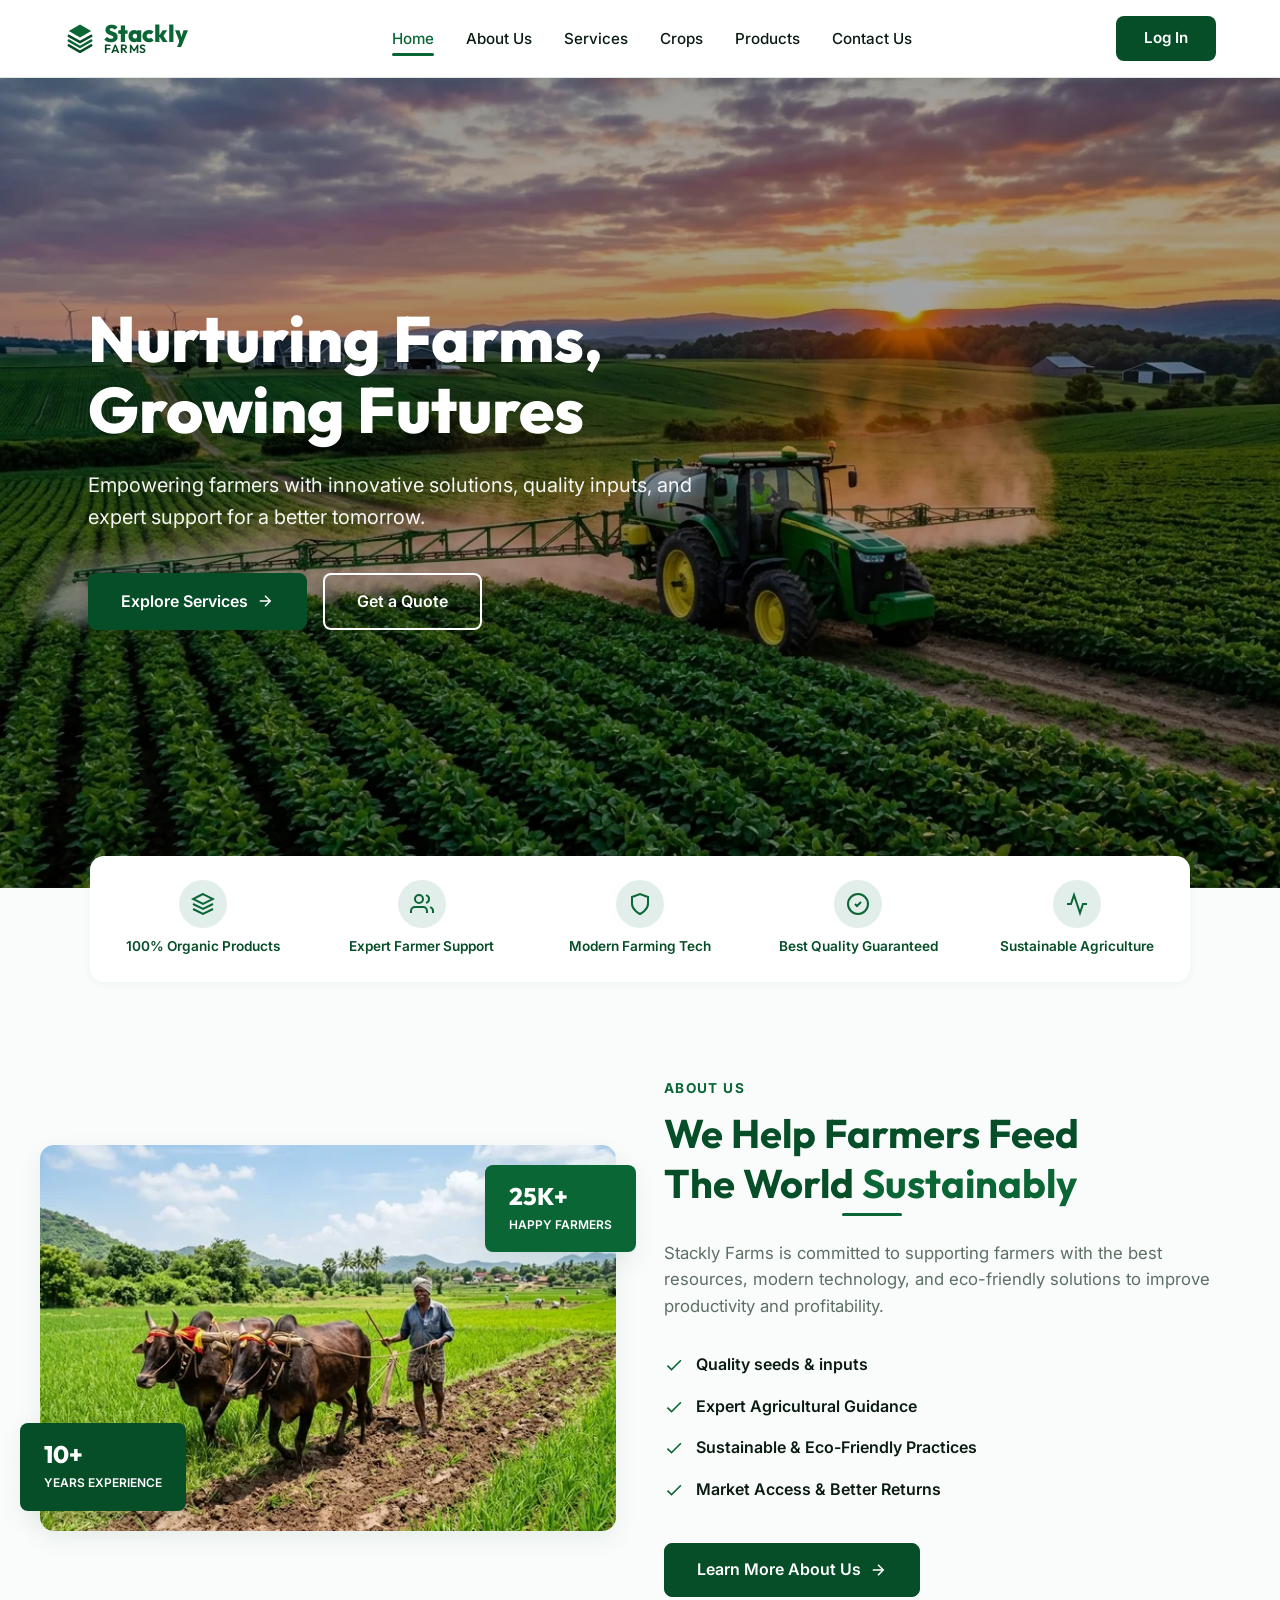
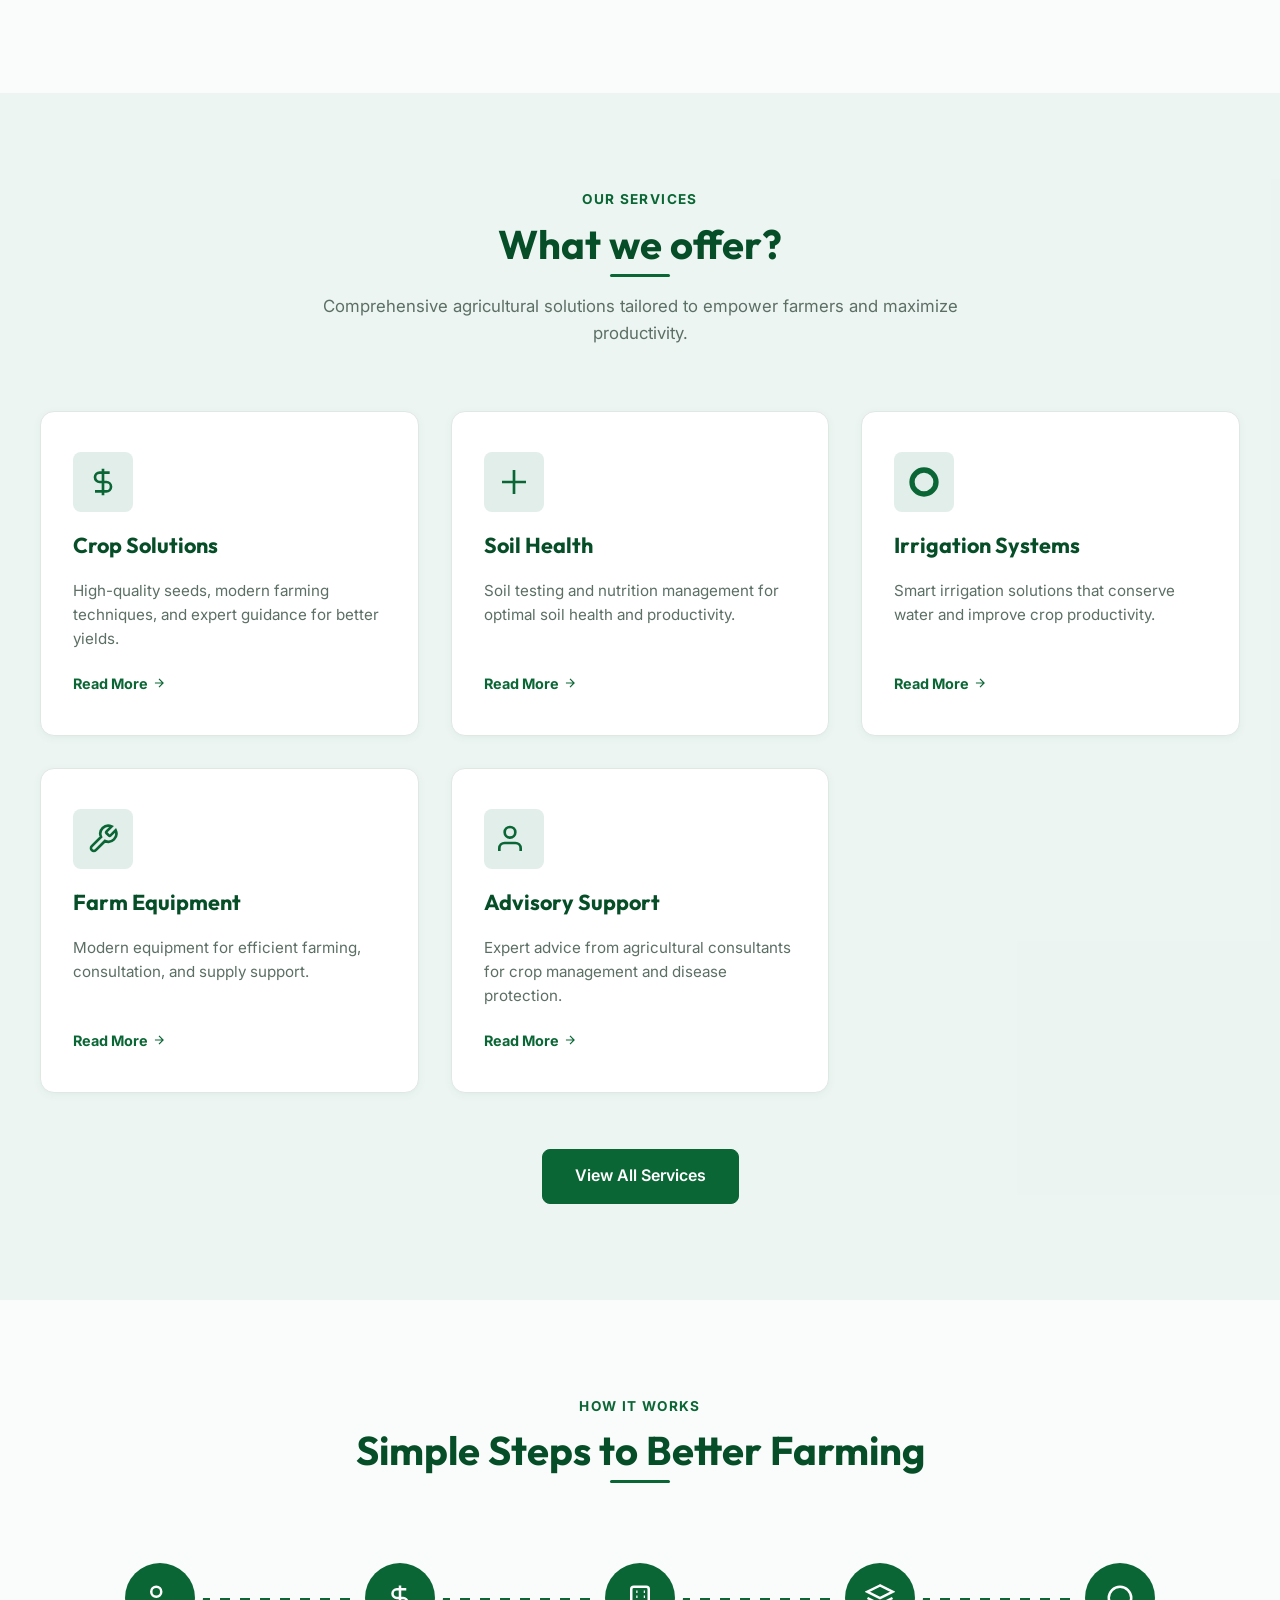
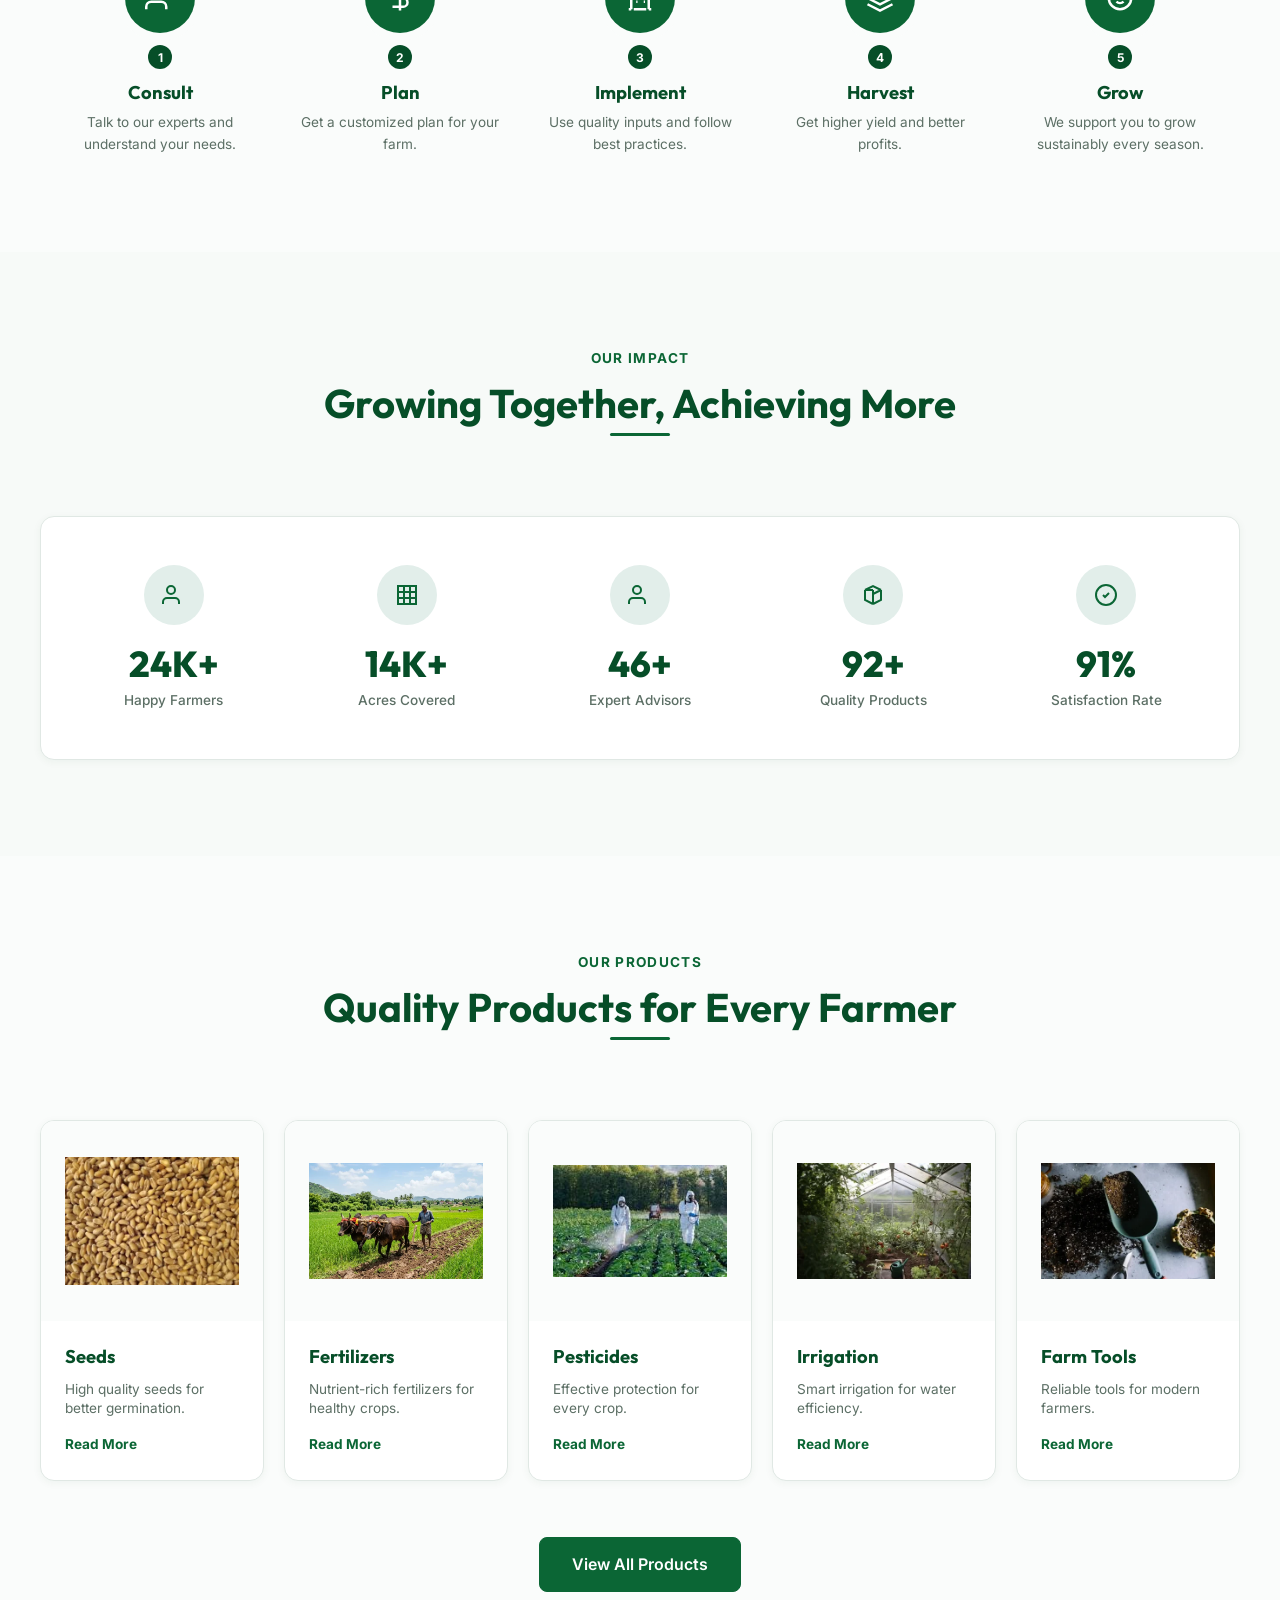
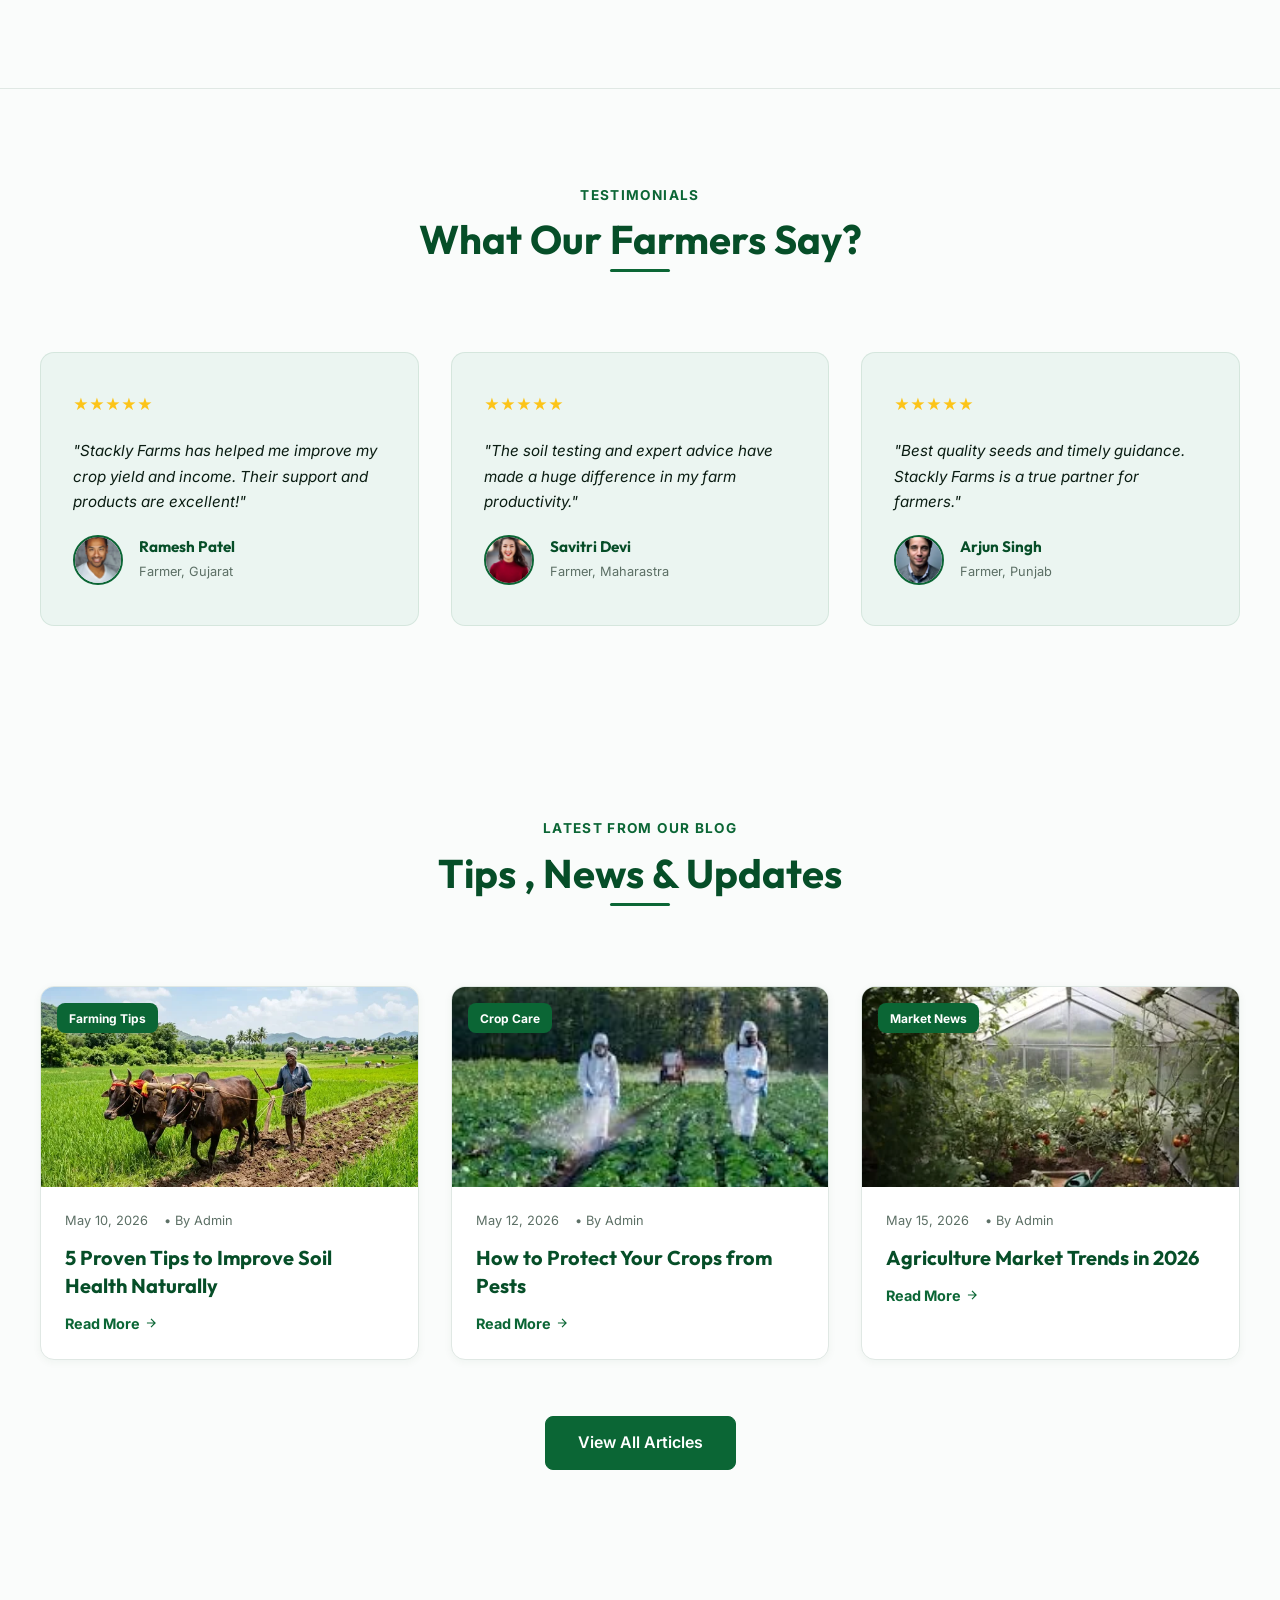
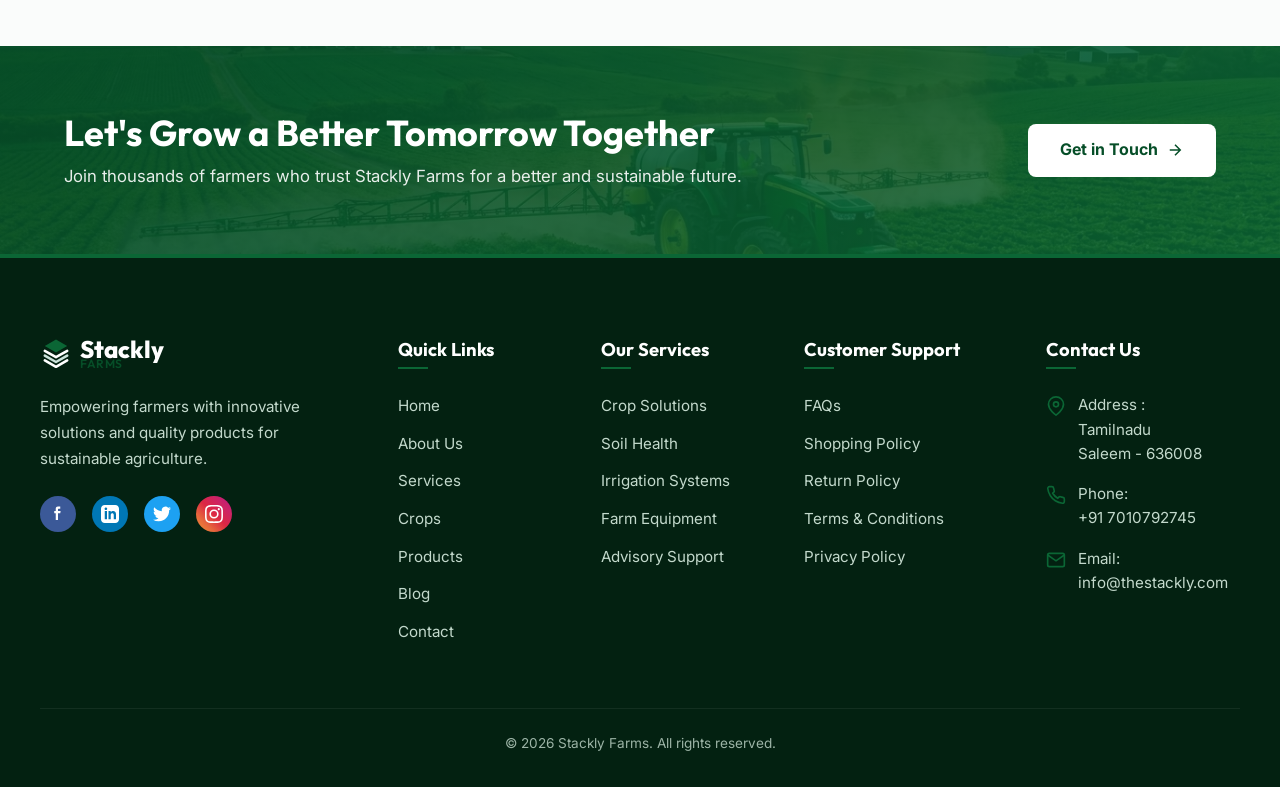
==== index.html @ 84627ca1 "initial commit" ====
<!DOCTYPE html>
<html lang="en">
<head>
  <meta charset="UTF-8">
  <meta name="viewport" content="width=device-width, initial-scale=1.0">
  <title>Stackly</title>
  <meta name="description" content="Empowering farmers with innovative solutions and quality products for sustainable agriculture. Over 10 years of experience.">
  <link rel="stylesheet" href="css/style.css">
</head>
<body>

  <!-- Header / Navigation -->
  <header class="header">
    <div class="header-container">
      <a href="index.html" class="logo">
        <svg viewBox="0 0 100 100" xmlns="http://www.w3.org/2000/svg">
          <path d="M50 5L15 25L50 45L85 25L50 5Z" fill="#0b6635" />
          <path d="M15 40L50 60L85 40" stroke="#064e28" stroke-width="8" stroke-linecap="round" stroke-linejoin="round" fill="none" />
          <path d="M15 55L50 75L85 55" stroke="#0b6635" stroke-width="8" stroke-linecap="round" stroke-linejoin="round" fill="none" />
          <path d="M15 70L50 90L85 70" stroke="#064e28" stroke-width="8" stroke-linecap="round" stroke-linejoin="round" fill="none" />
        </svg>
        <span>
          Stackly
          <small>FARMS</small>
        </span>
      </a>
      
      <button class="hamburger" aria-label="Toggle menu">
        <span></span>
        <span></span>
        <span></span>
      </button>

      <ul class="nav-menu">
        <li><a href="index.html" class="nav-link active">Home</a></li>
        <li><a href="about.html" class="nav-link">About Us</a></li>
        <li><a href="services.html" class="nav-link">Services</a></li>
        <li><a href="crops.html" class="nav-link">Crops</a></li>
        <li><a href="products.html" class="nav-link">Products</a></li>
        <li><a href="contact.html" class="nav-link">Contact Us</a></li>
      </ul>

      <a href="login.html" class="nav-cta">Log In</a>
    </div>
  </header>

  <!-- Hero Section -->
  <section class="hero-slider">
    <div class="hero-slider-content reveal-left active">
      <h1>Nurturing Farms,<br>Growing Futures</h1>
      <p>Empowering farmers with innovative solutions, quality inputs, and expert support for a better tomorrow.</p>
      <div class="hero-buttons">
        <a href="services.html" class="btn-primary">
          Explore Services
          <svg width="18" height="18" fill="none" stroke="currentColor" stroke-width="2" viewBox="0 0 24 24"><path d="M5 12h14M12 5l7 7-7 7"/></svg>
        </a>
        <a href="contact.html" class="btn-outline">Get a Quote</a>
      </div>
    </div>
  </section>

  <!-- Highlight Bar -->
  <div class="highlight-bar reveal">
    <div class="highlight-container">
      <div class="highlight-item">
        <div class="highlight-icon">
          <svg width="24" height="24" fill="none" stroke="currentColor" stroke-width="2" viewBox="0 0 24 24"><path d="M12 2L2 7l10 5 10-5-10-5zM2 17l10 5 10-5M2 12l10 5 10-5"/></svg>
        </div>
        <span>100% Organic Products</span>
      </div>
      <div class="highlight-item">
        <div class="highlight-icon">
          <svg width="24" height="24" fill="none" stroke="currentColor" stroke-width="2" viewBox="0 0 24 24"><path d="M17 21v-2a4 4 0 0 0-4-4H5a4 4 0 0 0-4 4v2M9 11a4 4 0 1 0 0-8 4 4 0 0 0 0 8zm14 10v-2a4 4 0 0 0-3-3.87M16 3.13a4 4 0 0 1 0 7.75"/></svg>
        </div>
        <span>Expert Farmer Support</span>
      </div>
      <div class="highlight-item">
        <div class="highlight-icon">
          <svg width="24" height="24" fill="none" stroke="currentColor" stroke-width="2" viewBox="0 0 24 24"><path d="M12 22s8-4 8-10V5l-8-3-8 3v7c0 6 8 10 8 10z"/></svg>
        </div>
        <span>Modern Farming Tech</span>
      </div>
      <div class="highlight-item">
        <div class="highlight-icon">
          <svg width="24" height="24" fill="none" stroke="currentColor" stroke-width="2" viewBox="0 0 24 24"><circle cx="12" cy="12" r="10"/><path d="M9 12l2 2 4-4"/></svg>
        </div>
        <span>Best Quality Guaranteed</span>
      </div>
      <div class="highlight-item">
        <div class="highlight-icon">
          <svg width="24" height="24" fill="none" stroke="currentColor" stroke-width="2" viewBox="0 0 24 24"><path d="M22 12h-4l-3 9L9 3l-3 9H2"/></svg>
        </div>
        <span>Sustainable Agriculture</span>
      </div>
    </div>
  </div>

  <!-- About Us Section -->
  <section class="section-padding reveal">
    <div class="max-width-container" style="max-width: 1200px; margin: 0 auto;">
      <div class="grid-2">
        <div class="about-image-container" style="position: relative;">
          <!-- Farmer with bulls matching Figma illustration -->
          <img src="images/prod_fertilizers.webp" alt="Farmer with bulls in the field" style="border-radius: var(--radius-md); box-shadow: var(--shadow-md); width: 100%;">
          
          <div style="position: absolute; bottom: 20px; left: -20px; background-color: var(--primary); color: var(--bg-white); padding: 1rem 1.5rem; border-radius: var(--radius-sm); box-shadow: var(--shadow-md);">
            <h3 style="color: var(--bg-white); font-size: 1.5rem; font-weight: 800;" class="counter-val" data-target="10" data-suffix="+">0+</h3>
            <span style="font-size: 0.75rem; text-transform: uppercase; font-weight: 600;">Years Experience</span>
          </div>

          <div style="position: absolute; top: 20px; right: -20px; background-color: var(--accent); color: var(--bg-white); padding: 1rem 1.5rem; border-radius: var(--radius-sm); box-shadow: var(--shadow-md);">
            <h3 style="color: var(--bg-white); font-size: 1.5rem; font-weight: 800;" class="counter-val" data-target="25" data-suffix="K+">0K+</h3>
            <span style="font-size: 0.75rem; text-transform: uppercase; font-weight: 600;">Happy Farmers</span>
          </div>
        </div>
        
        <div class="about-text-container">
          <span class="section-tag">About Us</span>
          <h2 class="section-title" style="text-align: left; margin-bottom: 1.5rem;">We Help Farmers Feed<br>The World <span style="color: var(--accent);">Sustainably</span></h2>
          <p style="color: var(--text-muted); margin-bottom: 2rem; font-size: 1.05rem;">Stackly Farms is committed to supporting farmers with the best resources, modern technology, and eco-friendly solutions to improve productivity and profitability.</p>
          
          <ul style="list-style: none; display: flex; flex-direction: column; gap: 1rem; margin-bottom: 2.5rem;">
            <li style="display: flex; align-items: center; gap: 0.75rem; font-weight: 600;">
              <svg width="20" height="20" fill="var(--accent)" viewBox="0 0 24 24"><path d="M9 16.17L4.83 12l-1.42 1.41L9 19 21 7l-1.41-1.41z"/></svg>
              Quality seeds & inputs
            </li>
            <li style="display: flex; align-items: center; gap: 0.75rem; font-weight: 600;">
              <svg width="20" height="20" fill="var(--accent)" viewBox="0 0 24 24"><path d="M9 16.17L4.83 12l-1.42 1.41L9 19 21 7l-1.41-1.41z"/></svg>
              Expert Agricultural Guidance
            </li>
            <li style="display: flex; align-items: center; gap: 0.75rem; font-weight: 600;">
              <svg width="20" height="20" fill="var(--accent)" viewBox="0 0 24 24"><path d="M9 16.17L4.83 12l-1.42 1.41L9 19 21 7l-1.41-1.41z"/></svg>
              Sustainable & Eco-Friendly Practices
            </li>
            <li style="display: flex; align-items: center; gap: 0.75rem; font-weight: 600;">
              <svg width="20" height="20" fill="var(--accent)" viewBox="0 0 24 24"><path d="M9 16.17L4.83 12l-1.42 1.41L9 19 21 7l-1.41-1.41z"/></svg>
              Market Access & Better Returns
            </li>
          </ul>

          <a href="about.html" class="btn-primary">
            Learn More About Us
            <svg width="18" height="18" fill="none" stroke="currentColor" stroke-width="2" viewBox="0 0 24 24"><path d="M5 12h14M12 5l7 7-7 7"/></svg>
          </a>
        </div>
      </div>
    </div>
  </section>

  <!-- Our Services -->
  <section class="section-padding reveal" style="background-color: var(--light-sage-bg);">
    <div style="max-width: 1200px; margin: 0 auto;">
      <div class="section-header">
        <span class="section-tag">Our Services</span>
        <h2 class="section-title">What we offer?</h2>
        <p class="section-desc">Comprehensive agricultural solutions tailored to empower farmers and maximize productivity.</p>
      </div>

      <div class="grid-3" style="margin-bottom: 3.5rem;">
        <!-- Card 1 -->
        <div class="service-card">
          <div class="service-card-icon">
            <svg viewBox="0 0 24 24" fill="none" stroke="currentColor" stroke-width="2"><path d="M12 2v20M17 5H9.5a3.5 3.5 0 0 0 0 7h5a3.5 3.5 0 0 1 0 7H6"/></svg>
          </div>
          <h3>Crop Solutions</h3>
          <p>High-quality seeds, modern farming techniques, and expert guidance for better yields.</p>
          <a href="services.html" class="service-card-link">
            Read More
            <svg width="14" height="14" fill="none" stroke="currentColor" stroke-width="2" viewBox="0 0 24 24"><path d="M5 12h14M12 5l7 7-7 7"/></svg>
          </a>
        </div>

        <!-- Card 2 -->
        <div class="service-card">
          <div class="service-card-icon">
            <svg viewBox="0 0 24 24" fill="none" stroke="currentColor" stroke-width="2"><path d="M12 3v18M3 12h18"/></svg>
          </div>
          <h3>Soil Health</h3>
          <p>Soil testing and nutrition management for optimal soil health and productivity.</p>
          <a href="services.html" class="service-card-link">
            Read More
            <svg width="14" height="14" fill="none" stroke="currentColor" stroke-width="2" viewBox="0 0 24 24"><path d="M5 12h14M12 5l7 7-7 7"/></svg>
          </a>
        </div>

        <!-- Card 3 -->
        <div class="service-card">
          <div class="service-card-icon">
            <svg viewBox="0 0 24 24" fill="none" stroke="currentColor" stroke-width="2"><path d="M12 2C6.48 2 2 6.48 2 12s4.48 10 10 10 10-4.48 10-10S17.52 2 12 2zm0 18c-4.41 0-8-3.59-8-8s3.59-8 8-8 8 3.59 8 8-3.59 8-8 8z"/></svg>
          </div>
          <h3>Irrigation Systems</h3>
          <p>Smart irrigation solutions that conserve water and improve crop productivity.</p>
          <a href="services.html" class="service-card-link">
            Read More
            <svg width="14" height="14" fill="none" stroke="currentColor" stroke-width="2" viewBox="0 0 24 24"><path d="M5 12h14M12 5l7 7-7 7"/></svg>
          </a>
        </div>

        <!-- Card 4 -->
        <div class="service-card">
          <div class="service-card-icon">
            <svg viewBox="0 0 24 24" fill="none" stroke="currentColor" stroke-width="2"><path d="M14.7 6.3a1 1 0 0 0 0 1.4l1.6 1.6a1 1 0 0 0 1.4 0l3.77-3.77a6 6 0 0 1-7.94 7.94l-6.91 6.91a2.12 2.12 0 0 1-3-3l6.91-6.91a6 6 0 0 1 7.94-7.94l-3.76 3.76z"/></svg>
          </div>
          <h3>Farm Equipment</h3>
          <p>Modern equipment for efficient farming, consultation, and supply support.</p>
          <a href="services.html" class="service-card-link">
            Read More
            <svg width="14" height="14" fill="none" stroke="currentColor" stroke-width="2" viewBox="0 0 24 24"><path d="M5 12h14M12 5l7 7-7 7"/></svg>
          </a>
        </div>

        <!-- Card 5 -->
        <div class="service-card">
          <div class="service-card-icon">
            <svg viewBox="0 0 24 24" fill="none" stroke="currentColor" stroke-width="2"><path d="M17 21v-2a4 4 0 0 0-4-4H5a4 4 0 0 0-4 4v2M9 11a4 4 0 1 0 0-8 4 4 0 0 0 0 8z"/></svg>
          </div>
          <h3>Advisory Support</h3>
          <p>Expert advice from agricultural consultants for crop management and disease protection.</p>
          <a href="services.html" class="service-card-link">
            Read More
            <svg width="14" height="14" fill="none" stroke="currentColor" stroke-width="2" viewBox="0 0 24 24"><path d="M5 12h14M12 5l7 7-7 7"/></svg>
          </a>
        </div>
      </div>

      <div style="text-align: center;">
        <a href="services.html" class="btn-primary" style="background-color: var(--accent); border-color: var(--accent);">View All Services</a>
      </div>
    </div>
  </section>

  <!-- How It Works -->
  <section class="section-padding reveal">
    <div style="max-width: 1200px; margin: 0 auto;">
      <div class="section-header">
        <span class="section-tag">How It Works</span>
        <h2 class="section-title">Simple Steps to Better Farming</h2>
      </div>

      <div class="steps-container">
        <div class="steps-line"></div>
        
        <div class="step-item">
          <div class="step-badge">
            <svg fill="none" stroke="currentColor" stroke-width="2" viewBox="0 0 24 24"><path d="M17 21v-2a4 4 0 0 0-4-4H5a4 4 0 0 0-4 4v2M9 11a4 4 0 1 0 0-8 4 4 0 0 0 0 8z"/></svg>
          </div>
          <span class="step-num">1</span>
          <h3>Consult</h3>
          <p>Talk to our experts and understand your needs.</p>
        </div>

        <div class="step-item">
          <div class="step-badge">
            <svg fill="none" stroke="currentColor" stroke-width="2" viewBox="0 0 24 24"><path d="M12 2v20M17 5H9.5a3.5 3.5 0 0 0 0 7h5a3.5 3.5 0 0 1 0 7H6"/></svg>
          </div>
          <span class="step-num">2</span>
          <h3>Plan</h3>
          <p>Get a customized plan for your farm.</p>
        </div>

        <div class="step-item">
          <div class="step-badge">
            <svg fill="none" stroke="currentColor" stroke-width="2" viewBox="0 0 24 24"><path d="M19 21V5a2 2 0 0 0-2-2H7a2 2 0 0 0-2 2v16m14 0h2M5 21H3m4 0h10M9 7h1m-1 4h1m-1 4h1m5-8h1m-1 4h1m-1 4h1"/></svg>
          </div>
          <span class="step-num">3</span>
          <h3>Implement</h3>
          <p>Use quality inputs and follow best practices.</p>
        </div>

        <div class="step-item">
          <div class="step-badge">
            <svg fill="none" stroke="currentColor" stroke-width="2" viewBox="0 0 24 24"><path d="M12 2L2 7l10 5 10-5-10-5zM2 17l10 5 10-5M2 12l10 5 10-5"/></svg>
          </div>
          <span class="step-num">4</span>
          <h3>Harvest</h3>
          <p>Get higher yield and better profits.</p>
        </div>

        <div class="step-item">
          <div class="step-badge">
            <svg fill="none" stroke="currentColor" stroke-width="2" viewBox="0 0 24 24"><path d="M14.828 14.828a4 4 0 0 1-5.656 0M9 10h.01M15 10h.01M21 12a9 9 0 1 1-18 0 9 9 0 0 1 18 0z"/></svg>
          </div>
          <span class="step-num">5</span>
          <h3>Grow</h3>
          <p>We support you to grow sustainably every season.</p>
        </div>
      </div>
    </div>
  </section>

  <!-- Our Impact Section -->
  <section class="section-padding reveal" style="background-color: #f7faf8;">
    <div style="max-width: 1200px; margin: 0 auto;">
      <div class="section-header">
        <span class="section-tag">Our Impact</span>
        <h2 class="section-title">Growing Together, Achieving More</h2>
      </div>

      <div class="impact-grid">
        <div class="impact-item">
          <div class="impact-icon">
            <svg width="24" height="24" fill="none" stroke="currentColor" stroke-width="2" viewBox="0 0 24 24"><path d="M17 21v-2a4 4 0 0 0-4-4H5a4 4 0 0 0-4 4v2M9 11a4 4 0 1 0 0-8 4 4 0 0 0 0 8z"/></svg>
          </div>
          <h2 class="counter-val" data-target="25" data-suffix="K+">0K+</h2>
          <p>Happy Farmers</p>
        </div>

        <div class="impact-item">
          <div class="impact-icon">
            <svg width="24" height="24" fill="none" stroke="currentColor" stroke-width="2" viewBox="0 0 24 24"><path d="M3 3h18v18H3zM21 9H3m18 6H3m6-12v18m6-18v18"/></svg>
          </div>
          <h2 class="counter-val" data-target="15" data-suffix="K+">0K+</h2>
          <p>Acres Covered</p>
        </div>

        <div class="impact-item">
          <div class="impact-icon">
            <svg width="24" height="24" fill="none" stroke="currentColor" stroke-width="2" viewBox="0 0 24 24"><path d="M17 21v-2a4 4 0 0 0-4-4H5a4 4 0 0 0-4 4v2M9 11a4 4 0 1 0 0-8 4 4 0 0 0 0 8z"/></svg>
          </div>
          <h2 class="counter-val" data-target="50" data-suffix="+">0+</h2>
          <p>Expert Advisors</p>
        </div>

        <div class="impact-item">
          <div class="impact-icon">
            <svg width="24" height="24" fill="none" stroke="currentColor" stroke-width="2" viewBox="0 0 24 24"><path d="M20 7l-8-4-8 4m16 0l-8 4m8-4v10l-8 4m0-14v14m0-14L4 7m0 0v10l8 4"/></svg>
          </div>
          <h2 class="counter-val" data-target="100" data-suffix="+">0+</h2>
          <p>Quality Products</p>
        </div>

        <div class="impact-item">
          <div class="impact-icon">
            <svg width="24" height="24" fill="none" stroke="currentColor" stroke-width="2" viewBox="0 0 24 24"><circle cx="12" cy="12" r="10"/><path d="M9 12l2 2 4-4"/></svg>
          </div>
          <h2 class="counter-val" data-target="98" data-suffix="%">0%</h2>
          <p>Satisfaction Rate</p>
        </div>
      </div>
    </div>
  </section>

  <!-- Quality Products -->
  <section class="section-padding reveal">
    <div style="max-width: 1200px; margin: 0 auto;">
      <div class="section-header">
        <span class="section-tag">Our Products</span>
        <h2 class="section-title">Quality Products for Every Farmer</h2>
      </div>

      <div class="grid-5" style="display: grid; grid-template-columns: repeat(5, 1fr); gap: 1.25rem; margin-bottom: 3.5rem;">
        <!-- Card 1 -->
        <div class="product-card">
          <div class="product-image-container">
            <img src="images/prod_seeds.webp" alt="Seeds">
          </div>
          <div class="product-content">
            <h3 class="product-title" style="font-size: 1.15rem; font-weight: 700;">Seeds</h3>
            <p class="product-desc">High quality seeds for better germination.</p>
            <a href="products.html" class="service-card-link" style="font-size: 0.85rem;">Read More</a>
          </div>
        </div>

        <!-- Card 2 -->
        <div class="product-card">
          <div class="product-image-container">
            <img src="images/prod_fertilizers.webp" alt="Fertilizers">
          </div>
          <div class="product-content">
            <h3 class="product-title" style="font-size: 1.15rem; font-weight: 700;">Fertilizers</h3>
            <p class="product-desc">Nutrient-rich fertilizers for healthy crops.</p>
            <a href="products.html" class="service-card-link" style="font-size: 0.85rem;">Read More</a>
          </div>
        </div>

        <!-- Card 3 -->
        <div class="product-card">
          <div class="product-image-container">
            <img src="images/pesticides.jpg" alt="Pesticides">
          </div>
          <div class="product-content">
            <h3 class="product-title" style="font-size: 1.15rem; font-weight: 700;">Pesticides</h3>
            <p class="product-desc">Effective protection for every crop.</p>
            <a href="products.html" class="service-card-link" style="font-size: 0.85rem;">Read More</a>
          </div>
        </div>

        <!-- Card 4 -->
        <div class="product-card">
          <div class="product-image-container">
            <img src="images/prod_irrigation.webp" alt="Irrigation">
          </div>
          <div class="product-content">
            <h3 class="product-title" style="font-size: 1.15rem; font-weight: 700;">Irrigation</h3>
            <p class="product-desc">Smart irrigation for water efficiency.</p>
            <a href="products.html" class="service-card-link" style="font-size: 0.85rem;">Read More</a>
          </div>
        </div>

        <!-- Card 5 -->
        <div class="product-card">
          <div class="product-image-container">
            <img src="images/prod_tools.webp" alt="Farm Tools">
          </div>
          <div class="product-content">
            <h3 class="product-title" style="font-size: 1.15rem; font-weight: 700;">Farm Tools</h3>
            <p class="product-desc">Reliable tools for modern farmers.</p>
            <a href="products.html" class="service-card-link" style="font-size: 0.85rem;">Read More</a>
          </div>
        </div>
      </div>

      <div style="text-align: center;">
        <a href="products.html" class="btn-primary" style="background-color: var(--accent); border-color: var(--accent);">View All Products</a>
      </div>
    </div>
  </section>

  <!-- Testimonials Section -->
  <section class="section-padding reveal" style="background-color: var(--bg-soft); border-top: 1px solid var(--border-color);">
    <div style="max-width: 1200px; margin: 0 auto;">
      <div class="section-header">
        <span class="section-tag">Testimonials</span>
        <h2 class="section-title">What Our Farmers Say?</h2>
      </div>

      <div class="grid-3">
        <!-- Testimonial 1 -->
        <div class="testimonial-card">
          <div class="testimonial-rating">★★★★★</div>
          <p class="testimonial-text">"Stackly Farms has helped me improve my crop yield and income. Their support and products are excellent!"</p>
          <div class="testimonial-user">
            <img src="images/user_ramesh.webp" alt="Ramesh Patel" class="testimonial-avatar">
            <div class="testimonial-info">
              <h4>Ramesh Patel</h4>
              <span>Farmer, Gujarat</span>
            </div>
          </div>
        </div>

        <!-- Testimonial 2 -->
        <div class="testimonial-card">
          <div class="testimonial-rating">★★★★★</div>
          <p class="testimonial-text">"The soil testing and expert advice have made a huge difference in my farm productivity."</p>
          <div class="testimonial-user">
            <img src="images/user_savitri.webp" alt="Savitri Devi" class="testimonial-avatar">
            <div class="testimonial-info">
              <h4>Savitri Devi</h4>
              <span>Farmer, Maharastra</span>
            </div>
          </div>
        </div>

        <!-- Testimonial 3 -->
        <div class="testimonial-card">
          <div class="testimonial-rating">★★★★★</div>
          <p class="testimonial-text">"Best quality seeds and timely guidance. Stackly Farms is a true partner for farmers."</p>
          <div class="testimonial-user">
            <img src="images/user_arjun.webp" alt="Arjun Singh" class="testimonial-avatar">
            <div class="testimonial-info">
              <h4>Arjun Singh</h4>
              <span>Farmer, Punjab</span>
            </div>
          </div>
        </div>
      </div>
    </div>
  </section>

  <!-- Latest Blog -->
  <section class="section-padding reveal">
    <div style="max-width: 1200px; margin: 0 auto;">
      <div class="section-header">
        <span class="section-tag">Latest From Our Blog</span>
        <h2 class="section-title">Tips , News & Updates</h2>
      </div>

      <div class="grid-3" style="margin-bottom: 3.5rem;">
        <!-- Blog 1 -->
        <div class="blog-card">
          <div class="blog-image">
            <img src="images/prod_fertilizers.webp" alt="Soil Health">
            <span class="blog-tag">Farming Tips</span>
          </div>
          <div class="blog-content">
            <div class="blog-meta">
              <span>May 10, 2026</span>
              <span>• By Admin</span>
            </div>
            <h3>5 Proven Tips to Improve Soil Health Naturally</h3>
            <a href="404.html" class="blog-link">
              Read More
              <svg width="14" height="14" fill="none" stroke="currentColor" stroke-width="2" viewBox="0 0 24 24"><path d="M5 12h14M12 5l7 7-7 7"/></svg>
            </a>
          </div>
        </div>

        <!-- Blog 2 -->
        <div class="blog-card">
          <div class="blog-image">
            <img src="images/pesticides.jpg" alt="Pest Protection">
            
            <span class="blog-tag">Crop Care</span>
          </div>
          <div class="blog-content">
            <div class="blog-meta">
              <span>May 12, 2026</span>
              <span>• By Admin</span>
            </div>
            <h3>How to Protect Your Crops from Pests</h3>
            <a href="404.html" class="blog-link">
              Read More
              <svg width="14" height="14" fill="none" stroke="currentColor" stroke-width="2" viewBox="0 0 24 24"><path d="M5 12h14M12 5l7 7-7 7"/></svg>
            </a>
          </div>
        </div>

        <!-- Blog 3 -->
        <div class="blog-card">
          <div class="blog-image">
            <img src="images/prod_irrigation.webp" alt="Market Trends">
            <span class="blog-tag">Market News</span>
          </div>
          <div class="blog-content">
            <div class="blog-meta">
              <span>May 15, 2026</span>
              <span>• By Admin</span>
            </div>
            <h3>Agriculture Market Trends in 2026</h3>
            <a href="404.html" class="blog-link">
              Read More
              <svg width="14" height="14" fill="none" stroke="currentColor" stroke-width="2" viewBox="0 0 24 24"><path d="M5 12h14M12 5l7 7-7 7"/></svg>
            </a>
          </div>
        </div>
      </div>

      <div style="text-align: center;">
        <a href="404.html" class="btn-primary" style="background-color: var(--accent); border-color: var(--accent);">View All Articles</a>
      </div>
    </div>
  </section>

  <!-- Let's Grow CTA Banner -->
  <div class="grow-banner reveal">
    <div class="grow-content">
      <h2>Let's Grow a Better Tomorrow Together</h2>
      <p>Join thousands of farmers who trust Stackly Farms for a better and sustainable future.</p>
    </div>
    <a href="contact.html" class="grow-btn">
      Get in Touch
      <svg width="18" height="18" fill="none" stroke="currentColor" stroke-width="2" viewBox="0 0 24 24"><path d="M5 12h14M12 5l7 7-7 7"/></svg>
    </a>
  </div>

  <!-- Footer -->
  <footer class="footer">
    <div class="footer-container">
      <div class="footer-about">
        <a href="index.html" class="logo">
          <svg viewBox="0 0 100 100" xmlns="http://www.w3.org/2000/svg">
            <path d="M50 5L15 25L50 45L85 25L50 5Z" fill="#0b6635" />
            <path d="M15 40L50 60L85 40" stroke="#ffffff" stroke-width="8" stroke-linecap="round" stroke-linejoin="round" fill="none" />
            <path d="M15 55L50 75L85 55" stroke="#cbe3db" stroke-width="8" stroke-linecap="round" stroke-linejoin="round" fill="none" />
            <path d="M15 70L50 90L85 70" stroke="#ffffff" stroke-width="8" stroke-linecap="round" stroke-linejoin="round" fill="none" />
          </svg>
          <span>
            Stackly
            <small>FARMS</small>
          </span>
        </a>
        <p>Empowering farmers with innovative solutions and quality products for sustainable agriculture.</p>
        <div class="footer-socials">
          <a href="404.html" class="footer-social-link fb" aria-label="Facebook">
            <svg width="18" height="18" fill="currentColor" viewBox="0 0 24 24"><path d="M9 8H7v3h2v9h3v-9h3l.5-3H12V6c0-.88.39-1 1-1h2V2h-3c-2.42 0-3 1.35-3 3v3z"/></svg>
          </a>
          <a href="404.html" class="footer-social-link ln" aria-label="LinkedIn">
            <svg width="18" height="18" fill="currentColor" viewBox="0 0 24 24"><path d="M19 0h-14c-2.761 0-5 2.239-5 5v14c0 2.761 2.239 5 5 5h14c2.762 0 5-2.239 5-5v-14c0-2.761-2.238-5-5-5zm-11 19h-3v-11h3v11zm-1.5-12.268c-.966 0-1.75-.779-1.75-1.75s.784-1.75 1.75-1.75 1.75.779 1.75 1.75-.784 1.75-1.75 1.75zm13.5 12.268h-3v-5.604c0-3.368-4-3.113-4 0v5.604h-3v-11h3v1.765c1.396-2.586 7-2.777 7 2.476v6.759z"/></svg>
          </a>
          <a href="404.html" class="footer-social-link tw" aria-label="Twitter">
            <svg width="18" height="18" fill="currentColor" viewBox="0 0 24 24"><path d="M23.953 4.57a10 10 0 01-2.825.775 4.958 4.958 0 002.163-2.723c-.951.555-2.005.959-3.127 1.184a4.92 4.92 0 00-8.384 4.482C7.69 8.095 4.067 6.13 1.64 3.162a4.822 4.822 0 00-.666 2.475c0 1.71.87 3.213 2.188 4.096a4.904 4.904 0 01-2.228-.616v.06a4.923 4.923 0 003.946 4.827 4.996 4.996 0 01-2.212.085 4.936 4.936 0 004.604 3.417 9.867 9.867 0 01-6.102 2.105c-.39 0-.779-.023-1.17-.067a13.995 13.995 0 007.557 2.209c9.053 0 13.998-7.496 13.998-13.985 0-.21 0-.42-.015-.63A9.935 9.935 0 0024 4.59z"/></svg>
          </a>
          <a href="404.html" class="footer-social-link ig" aria-label="Instagram">
            <svg width="18" height="18" fill="currentColor" viewBox="0 0 24 24"><path d="M12 2.163c3.204 0 3.584.012 4.85.07 3.252.148 4.771 1.691 4.919 4.919.058 1.265.069 1.645.069 4.849 0 3.205-.012 3.584-.069 4.849-.149 3.225-1.664 4.771-4.919 4.919-1.266.058-1.644.07-4.85.07-3.204 0-3.584-.012-4.849-.07-3.26-.149-4.771-1.699-4.919-4.92-.058-1.265-.07-1.644-.07-4.849 0-3.204.013-3.583.07-4.849.149-3.227 1.664-4.771 4.919-4.919 1.266-.057 1.645-.069 4.849-.069zM12 0C8.741 0 8.333.014 7.053.072 2.695.272.273 2.69.073 7.051.014 8.333 0 8.741 0 12c0 3.259.014 3.668.072 4.948.2 4.358 2.618 6.78 6.98 6.98 1.281.058 1.689.072 4.948.072 3.259 0 3.668-.014 4.948-.072 4.354-.2 6.782-2.618 6.979-6.98.059-1.28.073-1.689.073-4.948 0-3.259-.014-3.667-.072-4.947-.196-4.354-2.617-6.78-6.979-6.98C15.668.014 15.259 0 12 0zm0 5.838a6.162 6.162 0 1 0 0 12.324 6.162 6.162 0 0 0 0-12.324zM12 16a4 4 0 1 1 0-8 4 4 0 0 1 0 8zm6.406-11.845a1.44 1.44 0 1 0 0 2.881 1.44 1.44 0 0 0 0-2.881z"/></svg>
          </a>
        </div>
      </div>

      <div class="footer-column">
        <h3>Quick Links</h3>
        <ul class="footer-links">
          <li><a href="index.html">Home</a></li>
          <li><a href="about.html">About Us</a></li>
          <li><a href="services.html">Services</a></li>
          <li><a href="crops.html">Crops</a></li>
          <li><a href="products.html">Products</a></li>
          <li><a href="404.html">Blog</a></li>
          <li><a href="contact.html">Contact</a></li>
        </ul>
      </div>

      <div class="footer-column">
        <h3>Our Services</h3>
        <ul class="footer-links">
          <li><a href="404.html">Crop Solutions</a></li>
          <li><a href="404.html">Soil Health</a></li>
          <li><a href="404.html">Irrigation Systems</a></li>
          <li><a href="404.html">Farm Equipment</a></li>
          <li><a href="404.html">Advisory Support</a></li>
        </ul>
      </div>

      <div class="footer-column">
        <h3>Customer Support</h3>
        <ul class="footer-links">
          <li><a href="404.html">FAQs</a></li>
          <li><a href="404.html">Shopping Policy</a></li>
          <li><a href="404.html">Return Policy</a></li>
          <li><a href="404.html">Terms & Conditions</a></li>
          <li><a href="404.html">Privacy Policy</a></li>
        </ul>
      </div>

      <div class="footer-column">
        <h3>Contact Us</h3>
        <div class="footer-contact-info">
          <div class="footer-contact-item">
            <svg viewBox="0 0 24 24" fill="none" stroke="currentColor" stroke-width="2"><path d="M21 10c0 7-9 13-9 13s-9-6-9-13a9 9 0 0 1 18 0z"/><circle cx="12" cy="10" r="3"/></svg>
            <span>Address :<br>Tamilnadu<br>Saleem - 636008</span>
          </div>
          <div class="footer-contact-item">
            <svg viewBox="0 0 24 24" fill="none" stroke="currentColor" stroke-width="2"><path d="M22 16.92v3a2 2 0 0 1-2.18 2 19.79 19.79 0 0 1-8.63-3.07 19.5 19.5 0 0 1-6-6 19.79 19.79 0 0 1-3.07-8.67A2 2 0 0 1 4.11 2h3a2 2 0 0 1 2 1.72 12.84 12.84 0 0 0 .7 2.81 2 2 0 0 1-.45 2.11L8.09 9.91a16 16 0 0 0 6 6l1.27-1.27a2 2 0 0 1 2.11-.45 12.84 12.84 0 0 0 2.81.7A2 2 0 0 1 22 16.92z"/></svg>
            <span>Phone:<br>+91 7010792745</span>
          </div>
          <div class="footer-contact-item">
            <svg viewBox="0 0 24 24" fill="none" stroke="currentColor" stroke-width="2"><path d="M4 4h16c1.1 0 2 .9 2 2v12c0 1.1-.9 2-2 2H4c-1.1 0-2-.9-2-2V6c0-1.1.9-2 2-2z"/><path d="M22 6l-10 7L2 6"/></svg>
            <span>Email:<br>info@thestackly.com</span>
          </div>
        </div>
      </div>
    </div>

    <div class="footer-bottom">
      <p>&copy; 2026 Stackly Farms. All rights reserved.</p>
    </div>
  </footer>

  <script src="js/main.js"></script>
</body>
</html>
---- css/style.css ----
@import url('https://fonts.googleapis.com/css2?family=Inter:wght@300;400;500;600;700&family=Outfit:wght@400;500;600;700;800&display=swap');

:root {
  /* Color Palette */
  --primary: #064e28;        /* Deep Green */
  --primary-hover: #03361b;
  --accent: #0b6635;         /* Mid Green */
  --accent-hover: #084d28;
  --light-sage: #cbe3db;     /* Soft Sage */
  --light-sage-soft: #e2eeea;
  --light-sage-bg: rgba(203, 227, 219, 0.3);
  --bg-soft: #fafcfb;        /* Off-white */
  --bg-white: #ffffff;
  --text-dark: #0a1c12;      /* Off-black text */
  --text-muted: #5c6f65;     /* Grayish-green text */
  --border-color: #e0e8e4;
  --error: #e03131;
  --success: #2b8a3e;

  /* Typography */
  --font-heading: 'Outfit', sans-serif;
  --font-body: 'Inter', sans-serif;

  /* Elevation */
  --shadow-sm: 0 2px 8px rgba(6, 78, 40, 0.05);
  --shadow-md: 0 8px 24px rgba(6, 78, 40, 0.08);
  --shadow-lg: 0 16px 40px rgba(6, 78, 40, 0.12);

  /* Radius */
  --radius-sm: 8px;
  --radius-md: 14px;
  --radius-lg: 24px;
  --radius-full: 9999px;

  /* Transitions */
  --transition-smooth: all 0.3s cubic-bezier(0.4, 0, 0.2, 1);
  --transition-fast: all 0.15s ease;
}

/* Reset and Global Styles */
* {
  box-sizing: border-box;
  margin: 0;
  padding: 0;
}

html {
  scroll-behavior: smooth;
  font-size: 16px;
}

body {
  font-family: var(--font-body);
  background-color: var(--bg-soft);
  color: var(--text-dark);
  line-height: 1.6;
  overflow-x: hidden;
}

h1, h2, h3, h4, h5, h6 {
  font-family: var(--font-heading);
  font-weight: 700;
  color: var(--primary);
  line-height: 1.25;
}

a {
  text-decoration: none;
  color: inherit;
  transition: var(--transition-smooth);
}

button, input, select, textarea {
  font-family: inherit;
  font-size: inherit;
  outline: none;
}

img {
  max-width: 100%;
  height: auto;
  display: block;
}

/* Scroll reveal triggers */
.reveal {
  opacity: 0;
  transform: translateY(30px);
  transition: opacity 0.8s ease, transform 0.8s ease;
}

.reveal.active {
  opacity: 1;
  transform: translateY(0);
}

.reveal-left {
  opacity: 0;
  transform: translateX(-50px);
  transition: opacity 0.8s ease, transform 0.8s ease;
}

.reveal-left.active {
  opacity: 1;
  transform: translateX(0);
}

.reveal-right {
  opacity: 0;
  transform: translateX(50px);
  transition: opacity 0.8s ease, transform 0.8s ease;
}

.reveal-right.active {
  opacity: 1;
  transform: translateX(0);
}

/* --- Layout Components --- */

/* Header / Navigation */
.header {
  background-color: var(--bg-white);
  box-shadow: var(--shadow-sm);
  position: sticky;
  top: 0;
  z-index: 1000;
  border-bottom: 1px solid var(--border-color);
}

.header-container {
  max-width: 1200px;
  margin: 0 auto;
  padding: 1rem 1.5rem;
  display: flex;
  justify-content: space-between;
  align-items: center;
}

.logo {
  display: flex;
  align-items: center;
  gap: 0.5rem;
  font-family: var(--font-heading);
  font-size: 1.5rem;
  font-weight: 800;
  color: var(--accent);
}

.logo svg {
  width: 32px;
  height: 32px;
  fill: currentColor;
}

.logo span {
  display: flex;
  flex-direction: column;
  line-height: 0.85;
}

.logo span small {
  font-size: 0.75rem;
  font-weight: 600;
  letter-spacing: 0.05em;
  color: var(--primary);
}

.nav-menu {
  display: flex;
  gap: 2rem;
  list-style: none;
}

.nav-link {
  font-weight: 500;
  font-size: 0.95rem;
  padding: 0.5rem 0;
  position: relative;
}

.nav-link:hover, .nav-link.active {
  color: var(--accent);
}

.nav-link::after {
  content: '';
  position: absolute;
  bottom: 0;
  left: 0;
  width: 0;
  height: 3px;
  background-color: var(--accent);
  transition: var(--transition-smooth);
  border-radius: var(--radius-full);
}

.nav-link.active::after, .nav-link:hover::after {
  width: 100%;
}

.nav-cta {
  background-color: var(--primary);
  color: var(--bg-white);
  padding: 0.65rem 1.75rem;
  border-radius: var(--radius-sm);
  font-weight: 600;
  border: none;
  cursor: pointer;
  font-size: 0.95rem;
  display: flex;
  align-items: center;
  gap: 0.5rem;
  transition: var(--transition-smooth);
}

.nav-cta:hover {
  background-color: var(--accent);
  transform: translateY(-2px);
  box-shadow: 0 4px 12px rgba(11, 102, 53, 0.2);
}

.hamburger {
  display: none;
  flex-direction: column;
  gap: 5px;
  background: none;
  border: none;
  cursor: pointer;
  padding: 0.5rem;
  z-index: 1001;
}

.hamburger span {
  display: block;
  width: 25px;
  height: 3px;
  background-color: var(--primary);
  border-radius: 3px;
  transition: var(--transition-smooth);
}

/* Page Headers */
.page-hero {
  background: linear-gradient(rgba(0, 0, 0, 0.35), rgba(0, 0, 0, 0.35)), url('../images/hero_bg.webp') center/cover no-repeat;
  color: var(--bg-white);
  padding: 5rem 1.5rem;
  text-align: center;
  position: relative;
}

.page-hero-content {
  max-width: 800px;
  margin: 0 auto;
}

.page-hero h1 {
  color: var(--bg-white);
  font-size: 3rem;
  margin-bottom: 1rem;
}

.page-hero p {
  font-size: 1.15rem;
  opacity: 0.9;
  margin-bottom: 1.5rem;
}

.page-hero-breadcrumbs {
  font-size: 0.9rem;
  font-weight: 500;
}

.page-hero-breadcrumbs a {
  opacity: 0.75;
}

.page-hero-breadcrumbs a:hover {
  opacity: 1;
}

.page-hero-breadcrumbs span {
  margin: 0 0.5rem;
  opacity: 0.5;
}

/* Highlight bar */
.highlight-bar {
  background-color: var(--bg-white);
  box-shadow: var(--shadow-sm);
  padding: 1.5rem 1rem;
  border-radius: var(--radius-md);
  margin-top: -2rem;
  position: relative;
  z-index: 10;
  max-width: 1100px;
  margin-left: auto;
  margin-right: auto;
}

.highlight-container {
  display: grid;
  grid-template-columns: repeat(5, 1fr);
  gap: 1.5rem;
  text-align: center;
  align-items: center;
}

.highlight-item {
  display: flex;
  flex-direction: column;
  align-items: center;
  gap: 0.5rem;
}

.highlight-icon {
  width: 48px;
  height: 48px;
  display: flex;
  align-items: center;
  justify-content: center;
  background-color: var(--light-sage-soft);
  border-radius: 50%;
  color: var(--accent);
}

.highlight-item span {
  font-size: 0.85rem;
  font-weight: 600;
  color: var(--primary);
}

/* Footer Section */
.footer {
  background-color: #032111;
  color: #c3d9cc;
  padding: 5rem 1.5rem 2rem;
  border-top: 4px solid var(--accent);
}

.footer-container {
  max-width: 1200px;
  margin: 0 auto;
  display: grid;
  grid-template-columns: 2fr 1fr 1fr 1.25fr 1.25fr;
  gap: 3rem;
}

.footer-about {
  display: flex;
  flex-direction: column;
  gap: 1.5rem;
}

.footer-about .logo {
  color: var(--bg-white);
}

.footer-about p {
  font-size: 0.95rem;
  line-height: 1.7;
}

.footer-socials {
  display: flex;
  gap: 1rem;
}

.footer-social-link {
  width: 36px;
  height: 36px;
  background-color: rgba(255, 255, 255, 0.08);
  border-radius: 50%;
  display: flex;
  align-items: center;
  justify-content: center;
  color: var(--bg-white);
  transition: var(--transition-smooth);
}

.footer-social-link:hover {
  background-color: var(--accent);
  transform: translateY(-3px);
}

.footer-column h3 {
  color: var(--bg-white);
  font-size: 1.15rem;
  margin-bottom: 1.5rem;
  position: relative;
  padding-bottom: 0.5rem;
}

.footer-column h3::after {
  content: '';
  position: absolute;
  left: 0;
  bottom: 0;
  width: 30px;
  height: 2px;
  background-color: var(--accent);
}

.footer-links {
  list-style: none;
  display: flex;
  flex-direction: column;
  gap: 0.75rem;
}

.footer-links a {
  font-size: 0.95rem;
  transition: var(--transition-fast);
}

.footer-links a:hover {
  color: var(--bg-white);
  padding-left: 5px;
}

.footer-contact-info {
  display: flex;
  flex-direction: column;
  gap: 1rem;
  font-size: 0.95rem;
}

.footer-contact-item {
  display: flex;
  gap: 0.75rem;
}

.footer-contact-item svg {
  flex-shrink: 0;
  width: 20px;
  height: 20px;
  color: var(--accent);
  margin-top: 3px;
}

.footer-bottom {
  max-width: 1200px;
  margin: 4rem auto 0;
  padding-top: 1.5rem;
  border-top: 1px solid rgba(255, 255, 255, 0.08);
  text-align: center;
  font-size: 0.85rem;
  opacity: 0.8;
}

/* Let's Grow Banner (CTA) */
.grow-banner {
  background: linear-gradient(135deg, rgba(6, 78, 40, 0.9), rgba(11, 102, 53, 0.85)), url('../images/grow_bg.webp') center/cover no-repeat;
  color: var(--bg-white);
  padding: 4rem max(1.5rem, calc((100% - 1200px) / 2 + 1.5rem));
  margin-top: 5rem;
  display: flex;
  justify-content: space-between;
  align-items: center;
  position: relative;
  overflow: hidden;
}

.grow-content h2 {
  color: var(--bg-white);
  font-size: 2.25rem;
  margin-bottom: 0.5rem;
}

.grow-content p {
  font-size: 1.05rem;
  opacity: 0.9;
}

.grow-btn {
  background-color: var(--bg-white);
  color: var(--primary);
  font-weight: 700;
  padding: 0.85rem 2rem;
  border-radius: var(--radius-sm);
  border: none;
  cursor: pointer;
  display: flex;
  align-items: center;
  gap: 0.5rem;
  transition: var(--transition-smooth);
}

.grow-btn:hover {
  background-color: var(--light-sage-soft);
  transform: translateY(-2px);
  box-shadow: 0 6px 15px rgba(255, 255, 255, 0.15);
}

/* --- Section Formatting --- */
.section-padding {
  padding: 6rem 1.5rem;
}

.section-header {
  text-align: center;
  max-width: 700px;
  margin: 0 auto 4rem;
}

.section-tag {
  font-size: 0.85rem;
  text-transform: uppercase;
  color: var(--accent);
  font-weight: 700;
  letter-spacing: 0.1em;
  margin-bottom: 0.5rem;
  display: block;
}

.section-title {
  font-size: 2.5rem;
  margin-bottom: 1rem;
  position: relative;
  display: inline-block;
  padding-bottom: 0.5rem;
}

.section-title::after {
  content: '';
  position: absolute;
  bottom: 0;
  left: 50%;
  transform: translateX(-50%);
  width: 60px;
  height: 3px;
  background-color: var(--accent);
  border-radius: var(--radius-full);
}

.section-desc {
  color: var(--text-muted);
  font-size: 1.05rem;
}

/* Grid Layouts */
.grid-2 {
  display: grid;
  grid-template-columns: repeat(2, 1fr);
  gap: 3rem;
  align-items: center;
}

.grid-3 {
  display: grid;
  grid-template-columns: repeat(3, 1fr);
  gap: 2rem;
}

.grid-4 {
  display: grid;
  grid-template-columns: repeat(4, 1fr);
  gap: 1.5rem;
}

/* --- Components & Cards --- */

/* Home Hero Custom styling */
.hero-slider {
  background: linear-gradient(rgba(0, 0, 0, 0.35), rgba(0, 0, 0, 0.35)), url('../images/hero_bg.webp') center/cover no-repeat;
  color: var(--bg-white);
  padding: 8rem 1.5rem 10rem;
  text-align: left;
  display: flex;
  align-items: center;
  min-height: 90vh;
}

.hero-slider-content {
  max-width: 650px;
  margin-left: calc((100vw - 1200px) / 2 + 1.5rem);
}

@media(max-width: 1250px) {
  .hero-slider-content {
    margin-left: 3rem;
  }
}
@media(max-width: 768px) {
  .hero-slider-content {
    margin-left: 0;
    padding: 0 1rem;
  }
}

.hero-slider-content h1 {
  color: var(--bg-white);
  font-size: 4rem;
  font-weight: 800;
  line-height: 1.1;
  margin-bottom: 1.5rem;
}

.hero-slider-content p {
  font-size: 1.25rem;
  opacity: 0.95;
  margin-bottom: 2.5rem;
}

.hero-buttons {
  display: flex;
  gap: 1rem;
}

.btn-primary {
  background-color: var(--primary);
  color: var(--bg-white);
  font-weight: 600;
  padding: 0.85rem 2rem;
  border-radius: var(--radius-sm);
  display: inline-flex;
  align-items: center;
  gap: 0.5rem;
  border: 1px solid var(--primary);
}

.btn-primary:hover {
  background-color: var(--accent);
  border-color: var(--accent);
  transform: translateY(-2px);
}

.btn-outline {
  background-color: transparent;
  color: var(--bg-white);
  font-weight: 600;
  padding: 0.85rem 2rem;
  border-radius: var(--radius-sm);
  display: inline-flex;
  align-items: center;
  gap: 0.5rem;
  border: 2px solid var(--bg-white);
}

.btn-outline:hover {
  background-color: var(--bg-white);
  color: var(--primary);
  transform: translateY(-2px);
}

/* Service Card */
.service-card {
  background-color: var(--bg-white);
  border-radius: var(--radius-md);
  padding: 2.5rem 2rem;
  box-shadow: var(--shadow-sm);
  border: 1px solid var(--border-color);
  transition: var(--transition-smooth);
  display: flex;
  flex-direction: column;
  gap: 1.25rem;
}

.service-card:hover {
  transform: translateY(-10px);
  box-shadow: var(--shadow-lg);
  border-color: var(--light-sage);
}

.service-card-icon {
  width: 60px;
  height: 60px;
  background-color: var(--light-sage-soft);
  border-radius: var(--radius-sm);
  display: flex;
  align-items: center;
  justify-content: center;
  color: var(--accent);
}

.service-card-icon svg {
  width: 32px;
  height: 32px;
}

.service-card h3 {
  font-size: 1.35rem;
}

.service-card p {
  color: var(--text-muted);
  font-size: 0.95rem;
}

.service-card-link {
  color: var(--accent);
  font-weight: 700;
  display: flex;
  align-items: center;
  gap: 0.25rem;
  font-size: 0.9rem;
  margin-top: auto;
}

.service-card-link:hover {
  color: var(--primary);
}

/* Simple Steps Grid */
.steps-container {
  display: flex;
  justify-content: space-between;
  position: relative;
  margin-top: 3rem;
}

.steps-line {
  position: absolute;
  top: 35px;
  left: 10%;
  right: 10%;
  height: 2px;
  background: repeating-linear-gradient(to right, var(--accent) 0, var(--accent) 10px, transparent 10px, transparent 20px);
  z-index: 1;
}

.step-item {
  display: flex;
  flex-direction: column;
  align-items: center;
  text-align: center;
  position: relative;
  z-index: 2;
  flex: 1;
  padding: 0 1rem;
}

.step-badge {
  width: 70px;
  height: 70px;
  background-color: var(--accent);
  color: var(--bg-white);
  border-radius: 50%;
  display: flex;
  align-items: center;
  justify-content: center;
  margin-bottom: 1.5rem;
  box-shadow: 0 0 0 8px var(--bg-soft);
  transition: var(--transition-smooth);
}

.step-item:hover .step-badge {
  transform: scale(1.1);
  background-color: var(--primary);
}

.step-badge svg {
  width: 30px;
  height: 30px;
}

.step-num {
  width: 24px;
  height: 24px;
  background-color: var(--primary);
  color: var(--bg-white);
  border-radius: 50%;
  font-size: 0.75rem;
  font-weight: 700;
  display: flex;
  align-items: center;
  justify-content: center;
  margin-top: -0.75rem;
  margin-bottom: 0.75rem;
}

.step-item h3 {
  font-size: 1.15rem;
  margin-bottom: 0.5rem;
}

.step-item p {
  font-size: 0.85rem;
  color: var(--text-muted);
}

/* Impact Section Stats */
.impact-grid {
  display: grid;
  grid-template-columns: repeat(5, 1fr);
  gap: 2rem;
  background-color: var(--bg-white);
  border-radius: var(--radius-md);
  padding: 3rem 2rem;
  box-shadow: var(--shadow-sm);
  border: 1px solid var(--border-color);
  margin-top: 3rem;
  text-align: center;
}

.impact-item {
  display: flex;
  flex-direction: column;
  align-items: center;
}

.impact-icon {
  width: 60px;
  height: 60px;
  background-color: var(--light-sage-soft);
  border-radius: 50%;
  display: flex;
  align-items: center;
  justify-content: center;
  color: var(--accent);
  margin-bottom: 1rem;
}

.impact-item h2 {
  font-size: 2.25rem;
  font-weight: 800;
  margin-bottom: 0.25rem;
}

.impact-item p {
  font-size: 0.85rem;
  color: var(--text-muted);
  font-weight: 500;
}

/* Product Card */
.product-card {
  background-color: var(--bg-white);
  border-radius: var(--radius-md);
  border: 1px solid var(--border-color);
  box-shadow: var(--shadow-sm);
  overflow: hidden;
  transition: var(--transition-smooth);
  display: flex;
  flex-direction: column;
  position: relative;
}

.product-card:hover {
  transform: translateY(-8px);
  box-shadow: var(--shadow-lg);
  border-color: var(--light-sage);
}

.product-image-container {
  height: 200px;
  background-color: var(--bg-soft);
  display: flex;
  align-items: center;
  justify-content: center;
  padding: 1.5rem;
  position: relative;
}

.product-image-container img {
  max-height: 100%;
  object-fit: contain;
  transition: var(--transition-smooth);
}

.product-card:hover .product-image-container img {
  transform: scale(1.05);
}

.product-wishlist {
  position: absolute;
  top: 1rem;
  right: 1rem;
  width: 36px;
  height: 36px;
  border-radius: 50%;
  background-color: var(--bg-white);
  border: 1px solid var(--border-color);
  display: flex;
  align-items: center;
  justify-content: center;
  cursor: pointer;
  color: var(--text-muted);
  transition: var(--transition-smooth);
}

.product-wishlist:hover, .product-wishlist.active {
  color: #ff5a5f;
  background-color: #fff0f1;
  border-color: #ffa8ab;
}

.product-content {
  padding: 1.5rem;
  display: flex;
  flex-direction: column;
  gap: 0.5rem;
  flex-grow: 1;
}

.product-rating {
  display: flex;
  align-items: center;
  gap: 0.25rem;
  color: #fcc419;
  font-size: 0.85rem;
}

.product-rating span {
  color: var(--text-muted);
  margin-left: 0.25rem;
}

.product-title {
  font-size: 1.1rem;
  font-weight: 700;
  color: var(--primary);
  margin-bottom: 0.25rem;
}

.product-desc {
  font-size: 0.85rem;
  color: var(--text-muted);
  line-height: 1.4;
  margin-bottom: 0.5rem;
}

.product-footer {
  display: flex;
  justify-content: space-between;
  align-items: center;
  margin-top: auto;
}

.product-price {
  font-size: 1.25rem;
  font-weight: 800;
  color: var(--accent);
}

.btn-add-cart {
  background-color: var(--accent);
  color: var(--bg-white);
  border: none;
  padding: 0.5rem 1rem;
  border-radius: var(--radius-sm);
  font-weight: 600;
  font-size: 0.85rem;
  cursor: pointer;
  display: flex;
  align-items: center;
  gap: 0.35rem;
  transition: var(--transition-smooth);
}

.btn-add-cart:hover {
  background-color: var(--primary);
}

/* Testimonial Card */
.testimonial-card {
  background-color: var(--light-sage-bg);
  border-radius: var(--radius-md);
  padding: 2.5rem 2rem;
  border: 1px solid rgba(11, 102, 53, 0.1);
  display: flex;
  flex-direction: column;
  gap: 1.25rem;
  position: relative;
  transition: var(--transition-smooth);
}

.testimonial-card:hover {
  transform: scale(1.02);
  background-color: var(--light-sage-soft);
  box-shadow: var(--shadow-md);
}

.testimonial-rating {
  color: #fcc419;
  font-size: 0.95rem;
}

.testimonial-text {
  font-size: 0.95rem;
  line-height: 1.7;
  font-style: italic;
}

.testimonial-user {
  display: flex;
  align-items: center;
  gap: 1rem;
  margin-top: auto;
}

.testimonial-avatar {
  width: 50px;
  height: 50px;
  border-radius: 50%;
  object-fit: cover;
  border: 2px solid var(--accent);
}

.testimonial-info h4 {
  font-size: 0.95rem;
  margin-bottom: 0.15rem;
}

.testimonial-info span {
  font-size: 0.8rem;
  color: var(--text-muted);
}

/* Blog Card */
.blog-card {
  background-color: var(--bg-white);
  border-radius: var(--radius-md);
  border: 1px solid var(--border-color);
  overflow: hidden;
  box-shadow: var(--shadow-sm);
  transition: var(--transition-smooth);
}

.blog-card:hover {
  transform: translateY(-8px);
  box-shadow: var(--shadow-lg);
}

.blog-image {
  height: 200px;
  background-color: #ddd;
  overflow: hidden;
  position: relative;
}

.blog-image img {
  width: 100%;
  height: 100%;
  object-fit: cover;
  transition: var(--transition-smooth);
}

.blog-card:hover .blog-image img {
  transform: scale(1.05);
}

.blog-tag {
  position: absolute;
  top: 1rem;
  left: 1rem;
  background-color: var(--accent);
  color: var(--bg-white);
  font-size: 0.75rem;
  font-weight: 700;
  padding: 0.35rem 0.75rem;
  border-radius: var(--radius-sm);
}

.blog-content {
  padding: 1.5rem;
  display: flex;
  flex-direction: column;
  gap: 0.75rem;
}

.blog-meta {
  font-size: 0.8rem;
  color: var(--text-muted);
  display: flex;
  gap: 1rem;
}

.blog-content h3 {
  font-size: 1.25rem;
  line-height: 1.4;
}

.blog-link {
  color: var(--accent);
  font-weight: 700;
  font-size: 0.9rem;
  display: flex;
  align-items: center;
  gap: 0.25rem;
}

/* --- Catalog Sidebar Layouts (Crops/Products) --- */
.catalog-layout {
  display: grid;
  grid-template-columns: 280px 1fr;
  gap: 2.5rem;
  max-width: 1200px;
  margin: 0 auto;
}

/* Sidebar Filters */
.filter-sidebar {
  background-color: var(--bg-white);
  border: 1px solid var(--border-color);
  border-radius: var(--radius-md);
  padding: 2rem 1.5rem;
  box-shadow: var(--shadow-sm);
  display: flex;
  flex-direction: column;
  gap: 2rem;
  height: fit-content;
  position: sticky;
  top: 100px;
}

.filter-group-title {
  font-size: 1.1rem;
  margin-bottom: 1rem;
  padding-bottom: 0.5rem;
  border-bottom: 2px solid var(--light-sage-soft);
  position: relative;
}

.filter-categories-list {
  list-style: none;
  display: flex;
  flex-direction: column;
  gap: 0.5rem;
}

.filter-category-item button, .prod-cat-item button {
  background: none;
  border: none;
  width: 100%;
  text-align: left;
  padding: 0.5rem 0.75rem;
  border-radius: var(--radius-sm);
  cursor: pointer;
  font-weight: 500;
  font-size: 0.9rem;
  color: var(--text-dark);
  display: flex;
  align-items: center;
  gap: 0.5rem;
  transition: var(--transition-fast);
}

.filter-category-item button:hover, .filter-category-item.active button,
.prod-cat-item button:hover, .prod-cat-item.active button {
  background-color: var(--light-sage-soft);
  color: var(--accent);
}

.filter-category-item.active button, .prod-cat-item.active button {
  font-weight: 700;
}

.filter-select {
  width: 100%;
  padding: 0.75rem 1rem;
  border: 1px solid var(--border-color);
  border-radius: var(--radius-sm);
  background-color: var(--bg-white);
  font-size: 0.9rem;
  color: var(--text-dark);
  cursor: pointer;
}

/* Slider Custom Styling */
.price-range-container {
  display: flex;
  flex-direction: column;
  gap: 0.75rem;
}

.price-slider-track {
  width: 100%;
  height: 6px;
  background-color: var(--light-sage-soft);
  border-radius: 3px;
  position: relative;
}

.price-slider-input {
  width: 100%;
  -webkit-appearance: none;
  background: transparent;
  outline: none;
  margin: 0;
}

.price-slider-input::-webkit-slider-thumb {
  -webkit-appearance: none;
  width: 18px;
  height: 18px;
  border-radius: 50%;
  background-color: var(--accent);
  cursor: pointer;
  border: 2px solid var(--bg-white);
  box-shadow: 0 2px 4px rgba(0,0,0,0.15);
  margin-top: -6px;
}

.price-slider-input::-webkit-slider-runnable-track {
  width: 100%;
  height: 6px;
  background: var(--accent);
  border-radius: 3px;
}

.price-range-labels {
  display: flex;
  justify-content: space-between;
  font-size: 0.85rem;
  font-weight: 700;
  color: var(--text-muted);
}

.filter-checkbox-list {
  display: flex;
  flex-direction: column;
  gap: 0.75rem;
}

.filter-checkbox-item {
  display: flex;
  align-items: center;
  gap: 0.5rem;
  font-size: 0.9rem;
  cursor: pointer;
  color: var(--text-dark);
}

.filter-checkbox-item input {
  width: 16px;
  height: 16px;
  accent-color: var(--accent);
  cursor: pointer;
}

.btn-reset-filters {
  background-color: transparent;
  color: var(--accent);
  border: 1px solid var(--accent);
  padding: 0.75rem 1rem;
  border-radius: var(--radius-sm);
  font-weight: 600;
  cursor: pointer;
  transition: var(--transition-smooth);
  width: 100%;
  text-align: center;
}

.btn-reset-filters:hover {
  background-color: var(--accent);
  color: var(--bg-white);
}

/* Catalog View Header */
.catalog-content-header {
  display: flex;
  justify-content: space-between;
  align-items: center;
  margin-bottom: 2rem;
}

.catalog-results-count {
  font-size: 0.95rem;
  color: var(--text-muted);
  font-weight: 500;
}

.catalog-sort-select {
  padding: 0.5rem 1rem;
  border: 1px solid var(--border-color);
  border-radius: var(--radius-sm);
  font-size: 0.9rem;
  background-color: var(--bg-white);
  cursor: pointer;
}

.catalog-grid {
  display: grid;
  grid-template-columns: repeat(3, 1fr);
  gap: 1.5rem;
  margin-bottom: 3rem;
}

/* Banner overlay indicators */
.crops-features-banner {
  background-color: var(--primary);
  color: var(--bg-white);
  border-radius: var(--radius-md);
  padding: 2rem;
  display: grid;
  grid-template-columns: repeat(4, 1fr);
  gap: 1.5rem;
  text-align: center;
  margin-top: 4rem;
}

.crop-feature-item {
  display: flex;
  flex-direction: column;
  align-items: center;
  gap: 0.5rem;
}

.crop-feature-icon {
  width: 44px;
  height: 44px;
  border-radius: 50%;
  background-color: rgba(255,255,255,0.1);
  display: flex;
  align-items: center;
  justify-content: center;
  color: var(--light-sage);
}

.crop-feature-item span {
  font-size: 0.9rem;
  font-weight: 600;
}

/* Newsletter banner */
.newsletter-banner {
  background-color: var(--light-sage-soft);
  border: 1px solid var(--light-sage);
  border-radius: var(--radius-md);
  padding: 2rem 3rem;
  display: flex;
  justify-content: space-between;
  align-items: center;
  margin-top: 3rem;
  gap: 2rem;
}

.newsletter-info {
  display: flex;
  align-items: center;
  gap: 1.5rem;
}

.newsletter-icon {
  width: 54px;
  height: 54px;
  border-radius: var(--radius-sm);
  background-color: var(--light-sage);
  color: var(--accent);
  display: flex;
  align-items: center;
  justify-content: center;
}

.newsletter-text h3 {
  font-size: 1.25rem;
  margin-bottom: 0.25rem;
}

.newsletter-text p {
  font-size: 0.9rem;
  color: var(--text-muted);
}

.newsletter-form {
  display: flex;
  gap: 0.5rem;
  flex-grow: 1;
  max-width: 450px;
}

.newsletter-form input {
  flex-grow: 1;
  padding: 0.85rem 1.25rem;
  border: 1px solid var(--border-color);
  border-radius: var(--radius-sm);
  background-color: var(--bg-white);
}

.newsletter-form button {
  background-color: var(--accent);
  color: var(--bg-white);
  border: none;
  font-weight: 600;
  padding: 0.85rem 1.5rem;
  border-radius: var(--radius-sm);
  cursor: pointer;
  transition: var(--transition-smooth);
}

.newsletter-form button:hover {
  background-color: var(--primary);
}

/* --- Contact Page Styles --- */
.contact-layout {
  display: grid;
  grid-template-columns: 1.2fr 1.8fr;
  gap: 3rem;
  max-width: 1200px;
  margin: 0 auto;
}

.contact-info-card {
  display: flex;
  flex-direction: column;
  gap: 2.5rem;
}

.contact-info-title {
  font-size: 1.75rem;
  margin-bottom: 0.5rem;
}

.contact-info-list {
  display: flex;
  flex-direction: column;
  gap: 1.5rem;
}

.contact-info-item {
  display: flex;
  gap: 1rem;
  align-items: flex-start;
}

.contact-info-icon {
  width: 44px;
  height: 44px;
  background-color: var(--light-sage-soft);
  color: var(--accent);
  border-radius: 50%;
  display: flex;
  align-items: center;
  justify-content: center;
  flex-shrink: 0;
}

.contact-info-text h4 {
  font-size: 1rem;
  margin-bottom: 0.25rem;
}

.contact-info-text p {
  font-size: 0.9rem;
  color: var(--text-muted);
}

.contact-consultation-box {
  background-color: var(--light-sage-soft);
  border: 1px solid var(--light-sage);
  border-radius: var(--radius-md);
  padding: 2rem;
  text-align: center;
  display: flex;
  flex-direction: column;
  align-items: center;
  gap: 1rem;
}

.contact-consultation-box img {
  width: 80px;
  height: 80px;
  border-radius: 50%;
  object-fit: cover;
  border: 3px solid var(--accent);
}

.contact-consultation-box h4 {
  font-size: 1.15rem;
}

.contact-consultation-box p {
  font-size: 0.85rem;
  color: var(--text-muted);
  line-height: 1.5;
}

.btn-consultation {
  background-color: var(--accent);
  color: var(--bg-white);
  width: 100%;
  padding: 0.85rem;
  border-radius: var(--radius-sm);
  font-weight: 700;
  display: flex;
  align-items: center;
  justify-content: center;
  gap: 0.5rem;
  border: none;
  cursor: pointer;
  transition: var(--transition-smooth);
}

.btn-consultation:hover {
  background-color: var(--primary);
}

/* Contact Form Grid */
.contact-form-card {
  background-color: var(--bg-white);
  border: 1px solid var(--border-color);
  border-radius: var(--radius-md);
  padding: 3rem;
  box-shadow: var(--shadow-sm);
}

.contact-form-card h2 {
  font-size: 1.75rem;
  margin-bottom: 2rem;
}

.form-grid-2 {
  display: grid;
  grid-template-columns: repeat(2, 1fr);
  gap: 1.5rem;
  margin-bottom: 1.5rem;
}

.form-group {
  display: flex;
  flex-direction: column;
  gap: 0.5rem;
}

.form-group label {
  font-size: 0.85rem;
  font-weight: 700;
  color: var(--text-dark);
}

.input-icon-wrapper {
  position: relative;
}

.input-icon-wrapper svg {
  position: absolute;
  left: 1rem;
  top: 50%;
  transform: translateY(-50%);
  width: 20px;
  height: 20px;
  color: var(--text-muted);
}

.input-icon-wrapper input, .form-group textarea {
  width: 100%;
  padding: 0.85rem 1rem 0.85rem 2.75rem;
  border: 1px solid var(--border-color);
  border-radius: var(--radius-sm);
  background-color: var(--bg-soft);
  font-size: 0.9rem;
  color: var(--text-dark);
  transition: var(--transition-smooth);
}

.form-group textarea {
  padding: 1rem;
  min-height: 150px;
  resize: vertical;
}

.input-icon-wrapper input:focus, .form-group textarea:focus {
  border-color: var(--accent);
  background-color: var(--bg-white);
  box-shadow: 0 0 0 3px rgba(11, 102, 53, 0.1);
}

.form-checkbox {
  display: flex;
  align-items: center;
  gap: 0.5rem;
  font-size: 0.85rem;
  color: var(--text-muted);
  margin-bottom: 2rem;
}

.form-checkbox input {
  width: 16px;
  height: 16px;
  accent-color: var(--accent);
  cursor: pointer;
}

.map-section {
  margin-top: 5rem;
  border-radius: var(--radius-md);
  overflow: hidden;
  box-shadow: var(--shadow-sm);
  border: 1px solid var(--border-color);
}

.map-section iframe {
  width: 100%;
  height: 400px;
  display: block;
}

/* --- Login & Signup Styles --- */
.auth-page {
  min-height: 100vh;
  display: flex;
  align-items: center;
  justify-content: center;
  background-color: #f0f4f2;
  padding: 2rem 1rem;
}

.auth-card-split {
  background-color: var(--bg-white);
  border-radius: var(--radius-lg);
  box-shadow: var(--shadow-lg);
  width: 1000px;
  max-width: 100%;
  overflow: hidden;
  display: grid;
  grid-template-columns: 1fr 1.1fr;
  min-height: 600px;
}

.auth-banner-side {
  background: linear-gradient(135deg, rgba(6, 78, 40, 0.85), rgba(11, 102, 53, 0.75)), url('../images/login_bg.webp') center/cover no-repeat;
  color: var(--bg-white);
  padding: 3rem;
  display: flex;
  flex-direction: column;
  justify-content: space-between;
  position: relative;
}

.auth-banner-top {
  display: flex;
  align-items: center;
  justify-content: space-between;
}

.auth-back-btn {
  font-size: 0.85rem;
  font-weight: 600;
  display: flex;
  align-items: center;
  gap: 0.35rem;
  opacity: 0.85;
}

.auth-back-btn:hover {
  opacity: 1;
}

.auth-banner-middle {
  margin: 4rem 0;
}

.auth-banner-middle h2 {
  color: var(--bg-white);
  font-size: 2.25rem;
  margin-bottom: 1rem;
}

.auth-banner-middle p {
  font-size: 0.95rem;
  opacity: 0.9;
  line-height: 1.6;
}

.auth-features-list {
  display: flex;
  flex-direction: column;
  gap: 1rem;
  margin-top: 2rem;
}

.auth-feature-row {
  display: flex;
  gap: 0.75rem;
  align-items: center;
  font-size: 0.9rem;
}

.auth-feature-bullet {
  width: 32px;
  height: 32px;
  background-color: rgba(255,255,255,0.15);
  border-radius: 50%;
  display: flex;
  align-items: center;
  justify-content: center;
  color: var(--light-sage);
  flex-shrink: 0;
}

.auth-quote-tag {
  background-color: rgba(6, 78, 40, 0.4);
  backdrop-filter: blur(10px);
  border: 1px solid rgba(255,255,255,0.15);
  padding: 1rem;
  border-radius: var(--radius-sm);
  font-size: 0.8rem;
  font-style: italic;
}

/* Auth form side */
.auth-form-side {
  padding: 4rem 3.5rem;
  display: flex;
  flex-direction: column;
  justify-content: center;
}

.auth-form-header {
  text-align: center;
  margin-bottom: 2rem;
}

.auth-form-header h2 {
  font-size: 2rem;
  margin-bottom: 0.5rem;
}

.auth-form-header p {
  color: var(--text-muted);
  font-size: 0.9rem;
}

.auth-form-header-icon {
  width: 50px;
  height: 50px;
  background-color: var(--light-sage-soft);
  color: var(--accent);
  border-radius: 50%;
  display: flex;
  align-items: center;
  justify-content: center;
  margin: 0 auto 1rem;
}

.auth-form {
  display: flex;
  flex-direction: column;
  gap: 1.25rem;
}

.auth-options-row {
  display: flex;
  justify-content: space-between;
  align-items: center;
  font-size: 0.85rem;
}

.auth-remember {
  display: flex;
  align-items: center;
  gap: 0.35rem;
  color: var(--text-muted);
  font-weight: 500;
}

.auth-forgot {
  color: var(--accent);
  font-weight: 700;
}

.btn-auth-submit {
  background-color: var(--primary);
  color: var(--bg-white);
  font-weight: 700;
  width: 100%;
  padding: 0.85rem;
  border-radius: var(--radius-sm);
  border: none;
  cursor: pointer;
  font-size: 0.95rem;
  display: flex;
  align-items: center;
  justify-content: center;
  gap: 0.5rem;
  transition: var(--transition-smooth);
}

.btn-auth-submit:hover {
  background-color: var(--accent);
}

.auth-divider {
  text-align: center;
  position: relative;
  margin: 1.5rem 0;
}

.auth-divider::before {
  content: '';
  position: absolute;
  left: 0;
  right: 0;
  top: 50%;
  height: 1px;
  background-color: var(--border-color);
  z-index: 1;
}

.auth-divider span {
  background-color: var(--bg-white);
  padding: 0 0.75rem;
  font-size: 0.75rem;
  color: var(--text-muted);
  font-weight: 500;
  position: relative;
  z-index: 2;
}

.auth-social-row {
  display: grid;
  grid-template-columns: repeat(2, 1fr);
  gap: 1rem;
}

.btn-auth-social {
  background-color: var(--bg-white);
  border: 1px solid var(--border-color);
  border-radius: var(--radius-sm);
  padding: 0.75rem;
  font-size: 0.85rem;
  font-weight: 600;
  cursor: pointer;
  display: flex;
  align-items: center;
  justify-content: center;
  gap: 0.5rem;
  transition: var(--transition-smooth);
}

.btn-auth-social:hover {
  background-color: var(--bg-soft);
  border-color: var(--text-muted);
}

.auth-footer-text {
  text-align: center;
  margin-top: 2rem;
  font-size: 0.9rem;
  color: var(--text-muted);
}

.auth-footer-text a {
  color: var(--accent);
  font-weight: 700;
}

/* Floating Card Sign Up Layout */
.auth-card-floating {
  background-color: var(--light-sage);
  border-radius: var(--radius-lg);
  box-shadow: var(--shadow-lg);
  border: 1px solid rgba(11, 102, 53, 0.1);
  width: 580px;
  max-width: 100%;
  padding: 3rem;
}

.auth-card-floating .auth-form-header h2 {
  color: var(--primary);
  font-weight: 800;
}

.auth-card-floating .input-icon-wrapper input {
  background-color: var(--bg-white);
}

/* --- 404 Page Custom style --- */
.error-page-container {
  max-width: 800px;
  margin: 0 auto;
  text-align: center;
  padding: 4rem 1.5rem;
  min-height: calc(100vh - 90px);
  display: flex;
  flex-direction: column;
  justify-content: center;
  align-items: center;
}

.error-code {
  font-size: 8rem;
  font-weight: 900;
  line-height: 1;
  color: var(--primary);
  margin-bottom: 0.5rem;
}

.error-title {
  font-size: 2rem;
  margin-bottom: 1rem;
}

.error-desc {
  color: var(--text-muted);
  font-size: 1.05rem;
  margin-bottom: 2rem;
}

.btn-error-back {
  background-color: var(--primary);
  color: var(--bg-white);
  padding: 0.85rem 2rem;
  border-radius: var(--radius-sm);
  font-weight: 600;
  display: inline-flex;
  align-items: center;
  gap: 0.5rem;
}

.btn-error-back:hover {
  background-color: var(--accent);
}

.error-illustration {
  margin-top: 4rem;
  position: relative;
  height: 250px;
  display: flex;
  justify-content: center;
  align-items: flex-end;
}

.error-illustration svg {
  width: 100%;
  max-width: 500px;
  height: auto;
}

/* Spin animation for windmill */
@keyframes spin {
  from { transform: rotate(0deg); }
  to { transform: rotate(360deg); }
}

.rotate-windmill-blades {
  animation: spin 8s linear infinite;
  transform-origin: 295px 120px; /* Precise hub coordinate in SVG */
}

/* --- Dashboard Specific Styles --- */
.dashboard-layout {
  min-height: 100vh;
  display: grid;
  grid-template-columns: 260px 1fr;
}

/* Sidebar Dashboard */
.db-sidebar {
  background-color: var(--primary);
  color: var(--bg-white);
  padding: 2rem 1.5rem;
  display: flex;
  flex-direction: column;
  justify-content: space-between;
  border-right: 1px solid rgba(255,255,255,0.1);
  position: sticky;
  top: 0;
  height: 100vh;
}

.db-sidebar-top {
  display: flex;
  flex-direction: column;
  gap: 2.5rem;
}

.db-sidebar .logo {
  color: var(--bg-white);
}

.db-menu {
  list-style: none;
  display: flex;
  flex-direction: column;
  gap: 0.5rem;
}

.db-menu-item a {
  display: flex;
  align-items: center;
  gap: 0.75rem;
  padding: 0.85rem 1rem;
  border-radius: var(--radius-sm);
  font-weight: 500;
  font-size: 0.95rem;
  transition: var(--transition-fast);
  color: rgba(255,255,255,0.75);
}

.db-menu-item a svg {
  width: 22px;
  height: 22px;
}

.db-menu-item a:hover, .db-menu-item.active a {
  background-color: var(--accent);
  color: var(--bg-white);
}

.db-sidebar-bottom {
  display: flex;
  flex-direction: column;
  gap: 1.5rem;
}

.db-user-profile {
  display: flex;
  align-items: center;
  gap: 0.75rem;
  padding-top: 1.5rem;
  border-top: 1px solid rgba(255,255,255,0.1);
}

.db-user-avatar {
  width: 40px;
  height: 40px;
  border-radius: 50%;
  object-fit: cover;
  border: 2px solid var(--light-sage);
}

.db-user-info h4 {
  color: var(--bg-white);
  font-size: 0.9rem;
  line-height: 1.2;
}

.db-user-info span {
  font-size: 0.75rem;
  opacity: 0.75;
}

/* Dashboard main area */
.db-main {
  background-color: var(--bg-soft);
  display: flex;
  flex-direction: column;
  height: 100vh;
  overflow-y: auto;
}

/* Dashboard Header */
.db-header {
  background-color: var(--bg-white);
  padding: 1.25rem 2rem;
  border-bottom: 1px solid var(--border-color);
  display: flex;
  justify-content: space-between;
  align-items: center;
  position: sticky;
  top: 0;
  z-index: 100;
}

.db-header-search {
  position: relative;
  width: 300px;
}

.db-header-search input {
  width: 100%;
  padding: 0.65rem 1rem 0.65rem 2.5rem;
  border: 1px solid var(--border-color);
  border-radius: var(--radius-sm);
  background-color: var(--bg-soft);
  font-size: 0.85rem;
}

.db-header-search svg {
  position: absolute;
  left: 0.75rem;
  top: 50%;
  transform: translateY(-50%);
  width: 16px;
  height: 16px;
  color: var(--text-muted);
}

.db-header-right {
  display: flex;
  align-items: center;
  gap: 1.5rem;
}

.db-icon-btn {
  background: none;
  border: none;
  cursor: pointer;
  color: var(--text-dark);
  position: relative;
}

.db-icon-btn svg {
  width: 24px;
  height: 24px;
}

.db-icon-btn-badge {
  position: absolute;
  top: -2px;
  right: -2px;
  width: 8px;
  height: 8px;
  background-color: var(--error);
  border-radius: 50%;
}

/* Dashboard Content */
.db-content {
  padding: 2rem;
  display: flex;
  flex-direction: column;
  gap: 2rem;
  flex-grow: 1;
}

.db-welcome h2 {
  font-size: 1.75rem;
  margin-bottom: 0.25rem;
}

.db-welcome p {
  color: var(--text-muted);
  font-size: 0.95rem;
}

.db-stats-grid {
  display: grid;
  grid-template-columns: repeat(4, 1fr);
  gap: 1.5rem;
}

.db-stat-card {
  background-color: var(--bg-white);
  border: 1px solid var(--border-color);
  border-radius: var(--radius-md);
  padding: 1.5rem;
  box-shadow: var(--shadow-sm);
  display: flex;
  justify-content: space-between;
  align-items: center;
}

.db-stat-info h3 {
  font-size: 0.85rem;
  text-transform: uppercase;
  color: var(--text-muted);
  font-weight: 700;
  letter-spacing: 0.05em;
  margin-bottom: 0.5rem;
}

.db-stat-info h2 {
  font-size: 1.75rem;
  font-weight: 800;
  margin-bottom: 0.25rem;
}

.db-stat-growth {
  font-size: 0.8rem;
  font-weight: 700;
  display: flex;
  align-items: center;
  gap: 0.2rem;
}

.db-stat-growth.positive { color: var(--success); }
.db-stat-growth.negative { color: var(--error); }

.db-stat-icon {
  width: 50px;
  height: 50px;
  border-radius: var(--radius-sm);
  background-color: var(--light-sage-soft);
  color: var(--accent);
  display: flex;
  align-items: center;
  justify-content: center;
}

.db-stat-icon svg {
  width: 26px;
  height: 26px;
}

.db-charts-grid {
  display: grid;
  grid-template-columns: 2fr 1fr;
  gap: 1.5rem;
}

.db-card {
  background-color: var(--bg-white);
  border: 1px solid var(--border-color);
  border-radius: var(--radius-md);
  padding: 1.5rem;
  box-shadow: var(--shadow-sm);
}

.db-card-header {
  display: flex;
  justify-content: space-between;
  align-items: center;
  margin-bottom: 1.5rem;
}

.db-card-header h3 {
  font-size: 1.1rem;
}

.chart-placeholder {
  height: 250px;
  width: 100%;
  display: flex;
  flex-direction: column;
  justify-content: flex-end;
  padding-top: 1rem;
}

.chart-svg-container {
  width: 100%;
  height: 100%;
}

.db-table {
  width: 100%;
  border-collapse: collapse;
  text-align: left;
}

.db-table th, .db-table td {
  padding: 0.85rem 1rem;
  border-bottom: 1px solid var(--border-color);
  font-size: 0.9rem;
}

.db-table th {
  font-weight: 700;
  color: var(--primary);
  background-color: var(--bg-soft);
}

.status-pill {
  padding: 0.25rem 0.65rem;
  border-radius: var(--radius-full);
  font-size: 0.75rem;
  font-weight: 700;
  display: inline-block;
}

.status-pill.success { background-color: rgba(43, 138, 62, 0.15); color: var(--success); }
.status-pill.warning { background-color: rgba(252, 196, 25, 0.15); color: #c49402; }
.status-pill.info { background-color: rgba(6, 78, 40, 0.1); color: var(--primary); }

/* --- Responsive Media Queries (320px - 1200px) --- */

@media (max-width: 1200px) {
  .footer-container {
    grid-template-columns: 2fr 1fr 1fr;
    gap: 2rem;
  }
  .catalog-layout {
    grid-template-columns: 240px 1fr;
    gap: 1.5rem;
    padding: 0 1rem;
  }
  .catalog-grid {
    grid-template-columns: repeat(2, 1fr);
  }
  .db-stats-grid {
    grid-template-columns: repeat(2, 1fr);
  }
  .db-charts-grid {
    grid-template-columns: 1fr;
  }
}

@media (max-width: 992px) {
  .grid-3 {
    grid-template-columns: repeat(2, 1fr);
  }
  .grid-4 {
    grid-template-columns: repeat(2, 1fr);
  }
  .highlight-container {
    grid-template-columns: repeat(3, 1fr);
    gap: 1rem;
  }
  .about-story-row {
    flex-direction: column;
  }
  .grow-banner {
    flex-direction: column;
    text-align: center;
    gap: 2rem;
    padding: 3rem 1.5rem;
  }
  .contact-layout {
    grid-template-columns: 1fr;
    gap: 3rem;
  }
  .auth-card-split {
    grid-template-columns: 1fr;
    width: 500px;
  }
  .auth-banner-side {
    display: none; /* Hide visual banner on mobile auth for space */
  }
}

@media (max-width: 768px) {
  html {
    font-size: 15px;
  }
  .nav-menu {
    position: fixed;
    top: 73px;
    left: -100%;
    width: 100%;
    height: calc(100vh - 73px);
    background-color: var(--bg-white);
    flex-direction: column;
    gap: 1.5rem;
    padding: 3rem 2rem;
    box-shadow: var(--shadow-md);
    transition: var(--transition-smooth);
    z-index: 999;
  }
  .nav-menu.open {
    left: 0;
  }
  .hamburger {
    display: flex;
  }
  .nav-cta {
    display: none; /* In mobile menu, we'll embed CTA at the bottom if needed */
  }
  .hero-slider-content h1 {
    font-size: 2.75rem;
  }
  .steps-container {
    flex-direction: column;
    gap: 2rem;
  }
  .steps-line {
    display: none;
  }
  .step-badge {
    box-shadow: none;
  }
  .impact-grid {
    grid-template-columns: repeat(2, 1fr);
  }
  .catalog-layout {
    grid-template-columns: 1fr;
  }
  .filter-sidebar {
    position: relative;
    top: 0;
    margin-bottom: 2rem;
  }
  .crops-features-banner {
    grid-template-columns: repeat(2, 1fr);
  }
  .newsletter-banner {
    flex-direction: column;
    padding: 2rem;
    text-align: center;
  }
  .newsletter-info {
    flex-direction: column;
    gap: 1rem;
  }
  .dashboard-layout {
    grid-template-columns: 1fr;
  }
  .db-sidebar {
    display: none; /* On mobile dashboard, we'll use a slide menu or toggled view */
  }
  .db-sidebar.open {
    display: flex;
    position: fixed;
    left: 0;
    top: 0;
    width: 260px;
    z-index: 1000;
  }
}

@media (max-width: 576px) {
  .hero-slider-content h1 {
    font-size: 2.25rem;
  }
  .hero-buttons {
    flex-direction: column;
    width: 100%;
  }
  .hero-buttons a {
    width: 100%;
    justify-content: center;
  }
  .grid-2, .grid-3, .grid-4 {
    grid-template-columns: 1fr;
    gap: 2rem;
  }
  .highlight-container {
    grid-template-columns: repeat(2, 1fr);
  }
  .impact-grid {
    grid-template-columns: 1fr;
    gap: 2.5rem;
  }
  .catalog-grid {
    grid-template-columns: 1fr;
  }
  .crops-features-banner {
    grid-template-columns: 1fr;
  }
  .form-grid-2 {
    grid-template-columns: 1fr;
  }
  .contact-form-card {
    padding: 2rem 1.5rem;
  }
  .auth-card-floating {
    padding: 2rem 1.5rem;
  }
  .footer-container {
    grid-template-columns: 1fr;
    gap: 2.5rem;
  }
  .db-stats-grid {
    grid-template-columns: 1fr;
  }
  .db-header {
    padding: 1rem;
  }
  .db-header-search {
    width: 180px;
  }
}

@media (max-width: 320px) {
  .hero-slider-content h1 {
    font-size: 2rem;
  }
  .highlight-container {
    grid-template-columns: 1fr;
  }
  .db-header-search {
    width: 140px;
  }
}

/* Footer Social Media Brand Colors */
.footer-social-link.fb {
  background-color: #3b5998 !important;
  color: #ffffff !important;
}
.footer-social-link.ln {
  background-color: #0077b5 !important;
  color: #ffffff !important;
}
.footer-social-link.tw {
  background-color: #1da1f2 !important;
  color: #ffffff !important;
}
.footer-social-link.ig {
  background: linear-gradient(45deg, #f09433 0%, #e6683c 25%, #dc2743 50%, #cc2366 75%, #bc1888 100%) !important;
  color: #ffffff !important;
}
.footer-social-link:hover {
  filter: brightness(1.2);
  transform: translateY(-3px);
}
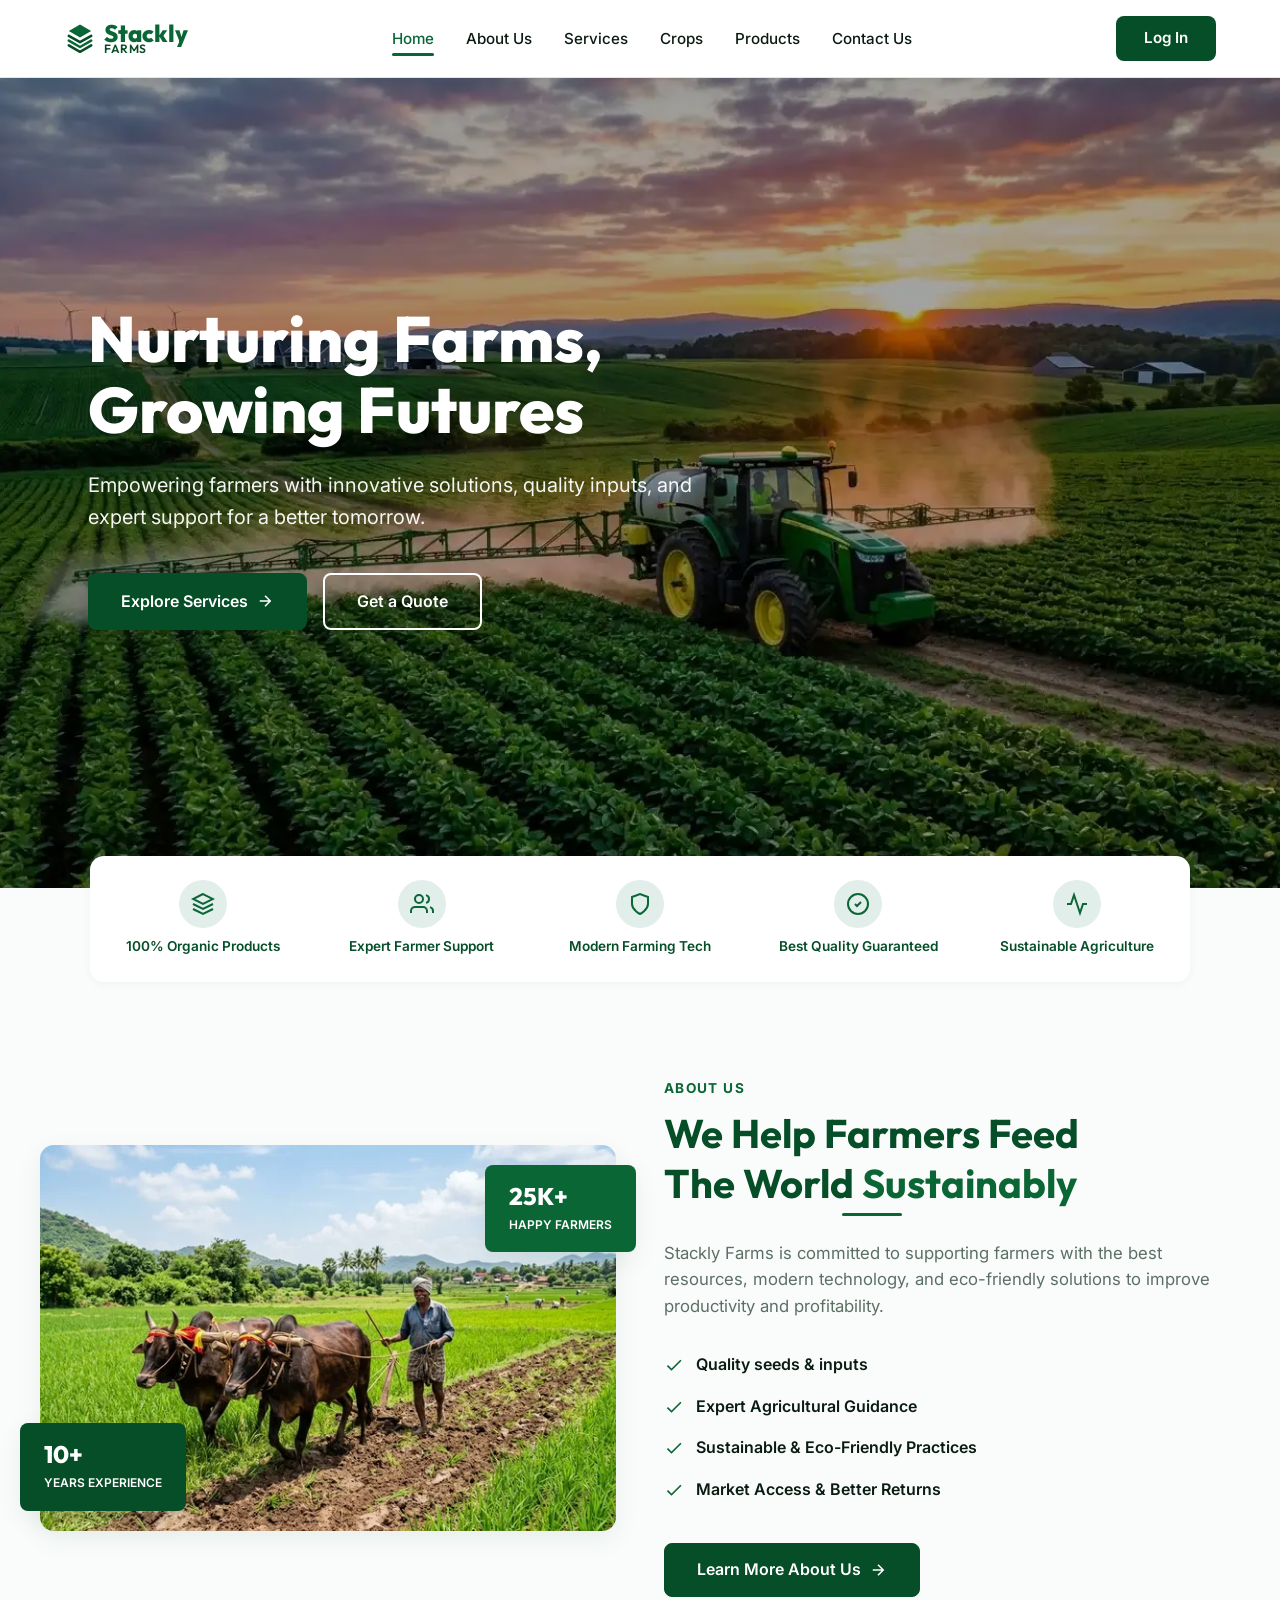
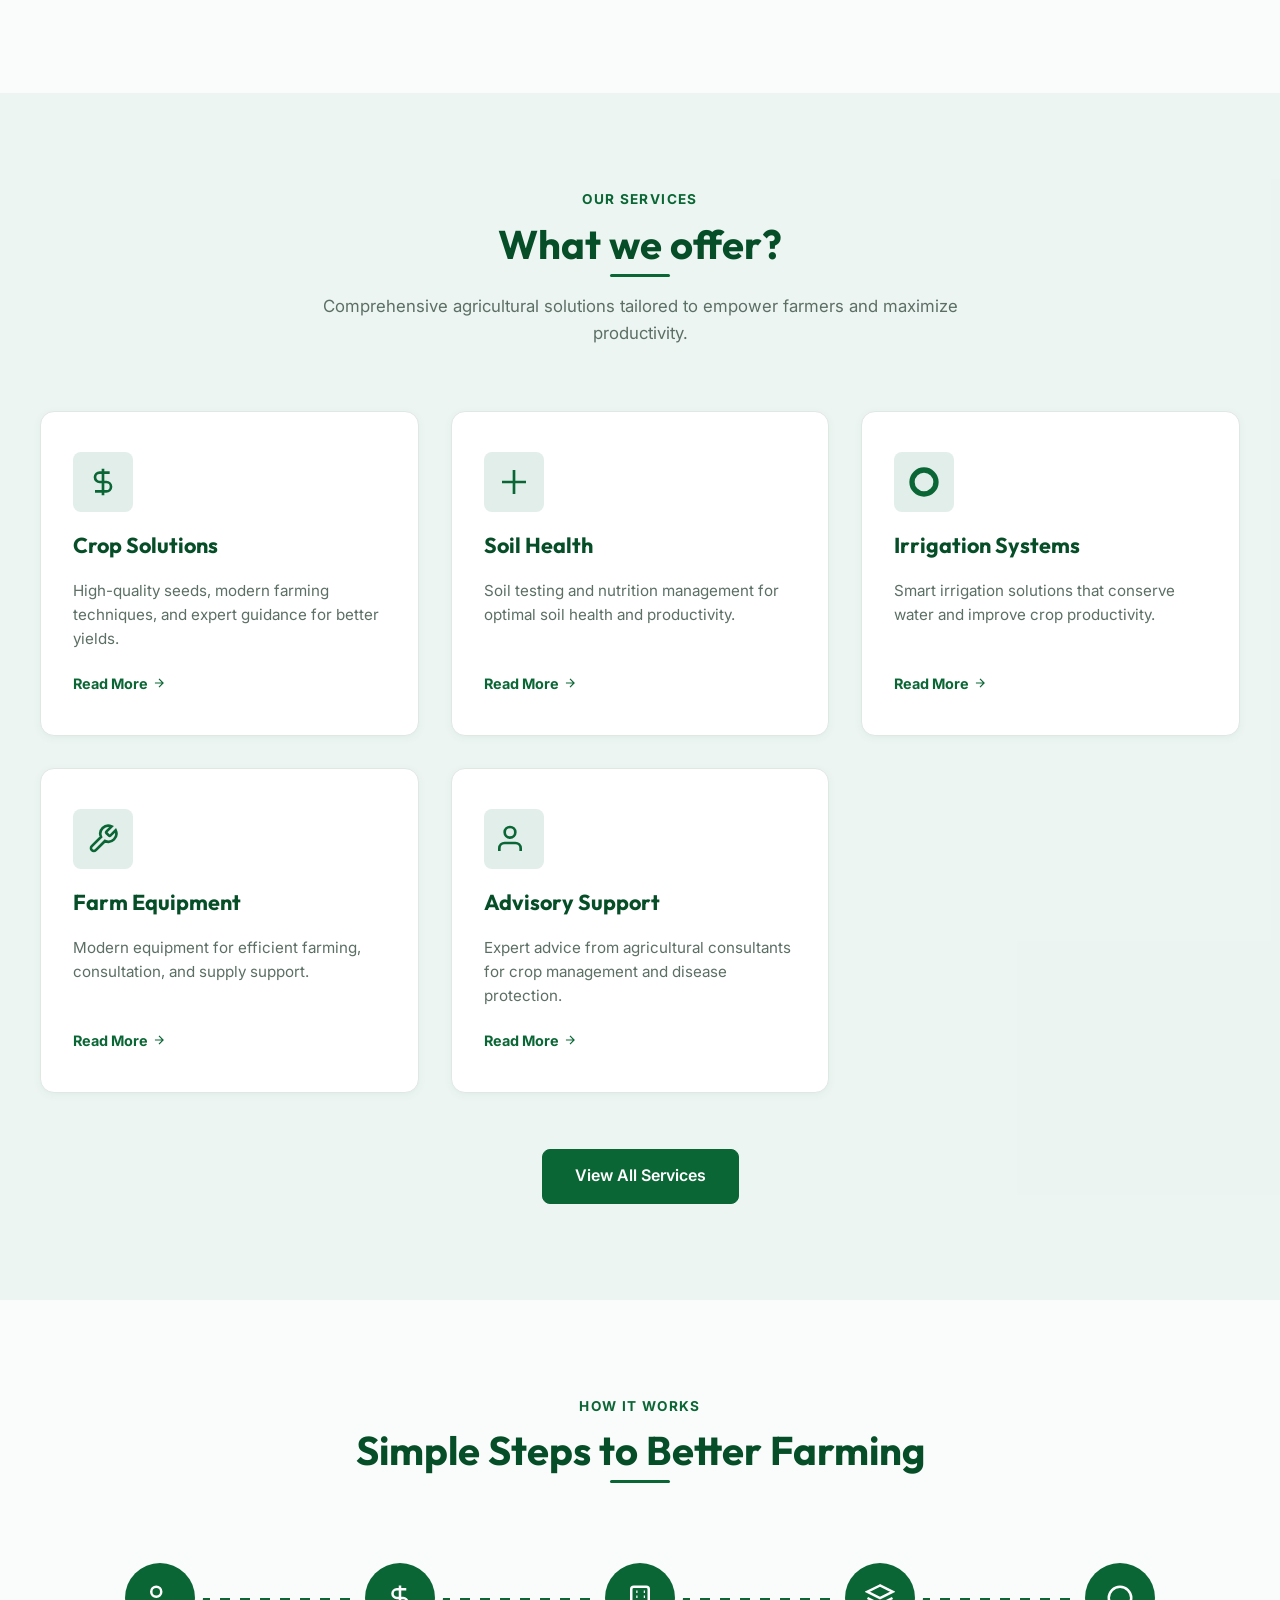
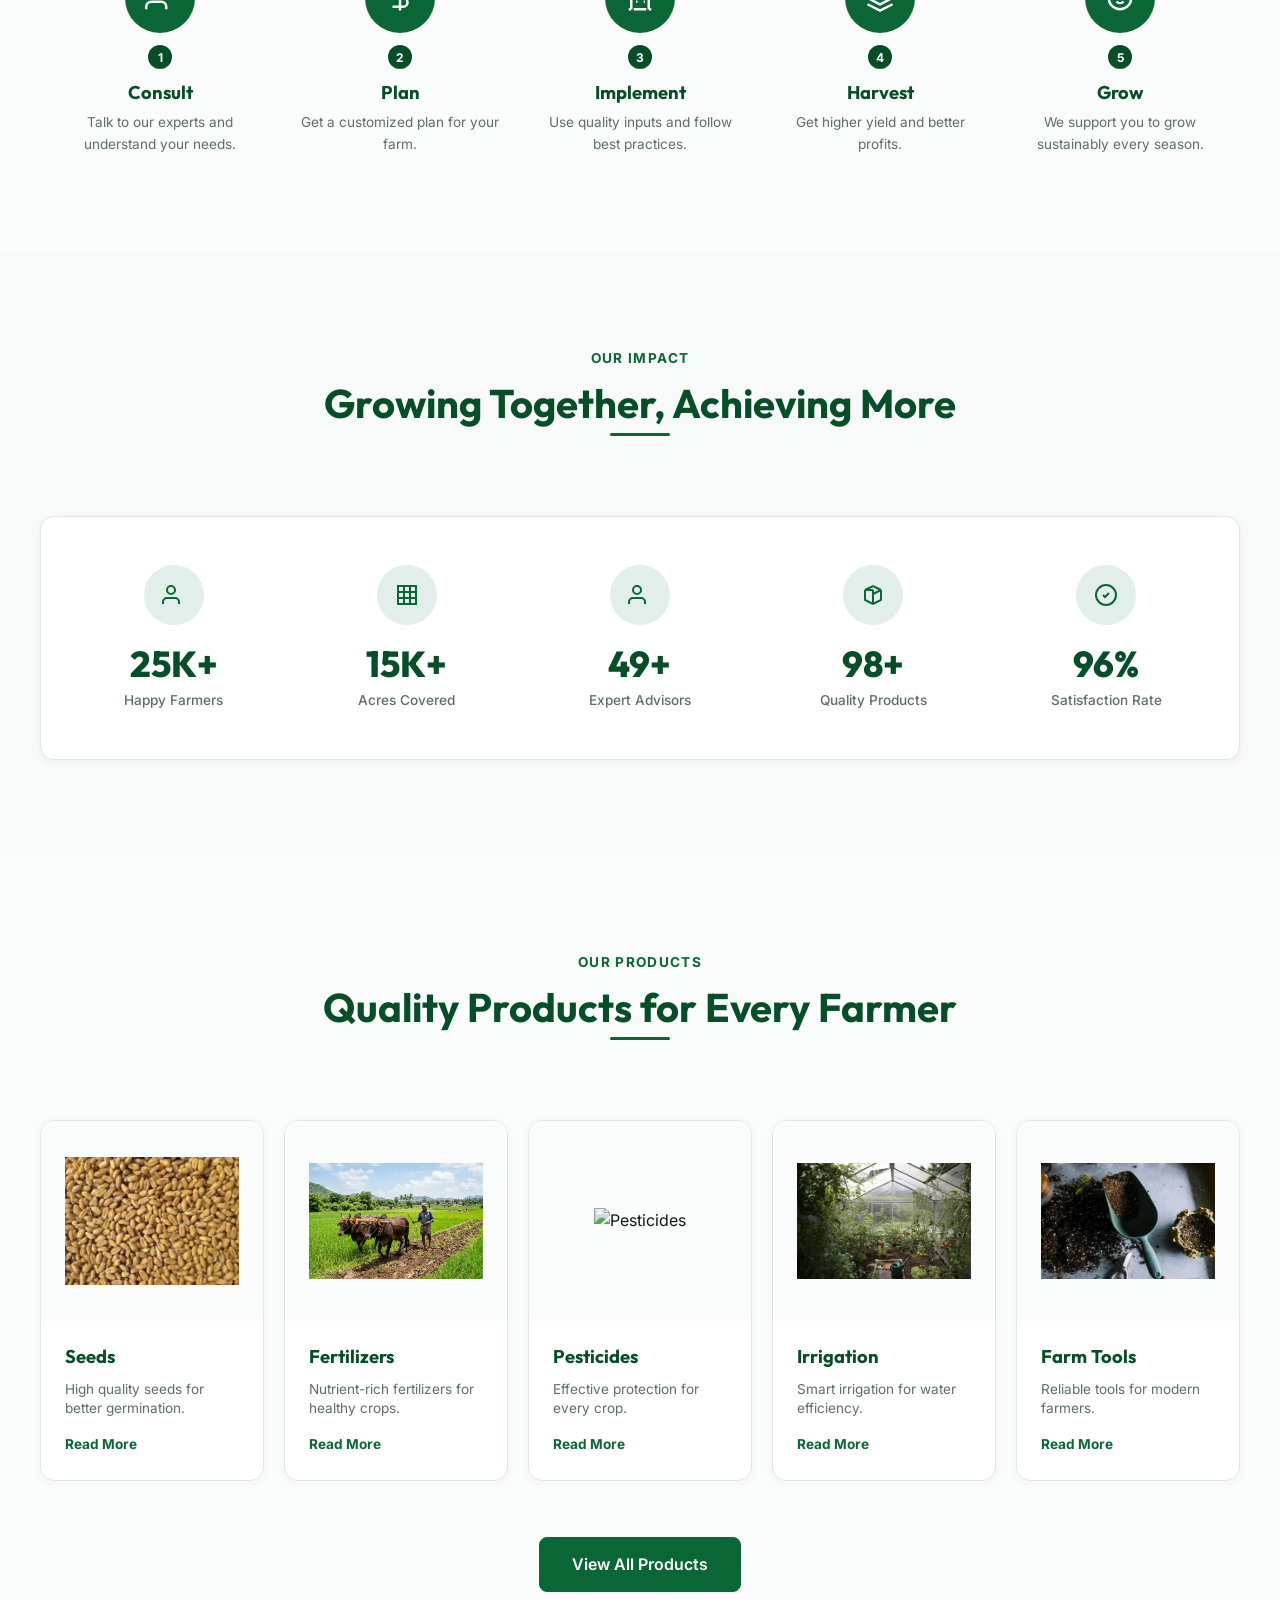
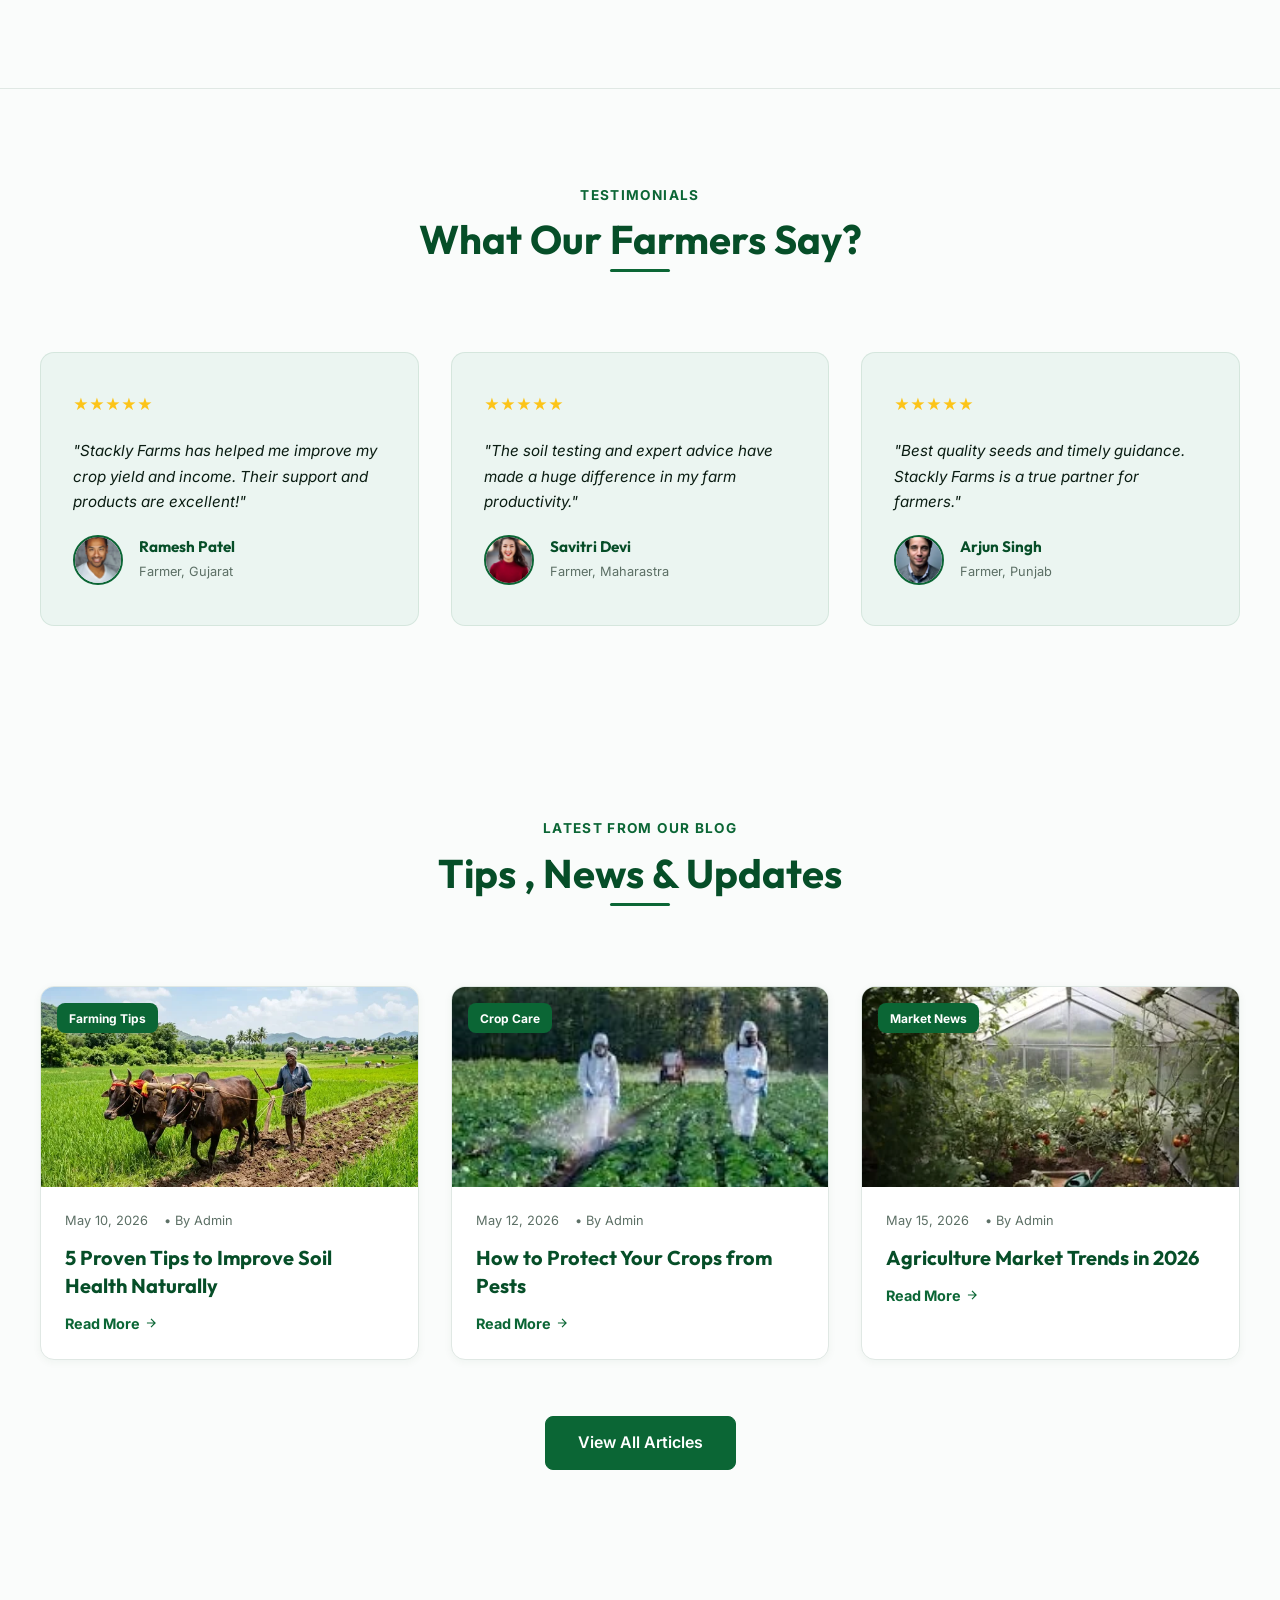
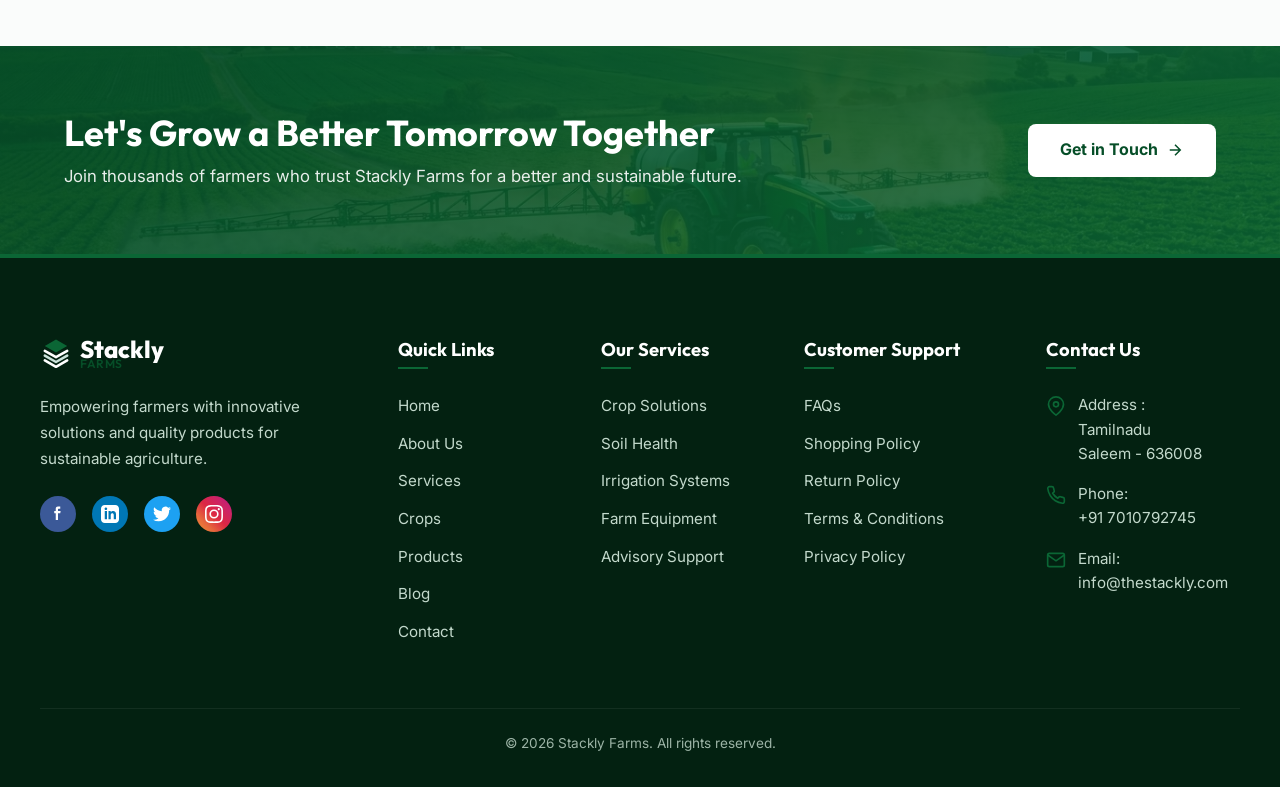
==== commit 45f3f465: "first bug cleared" ====
--- a/index.html
+++ b/index.html
@@ -38,6 +38,7 @@
         <li><a href="crops.html" class="nav-link">Crops</a></li>
         <li><a href="products.html" class="nav-link">Products</a></li>
         <li><a href="contact.html" class="nav-link">Contact Us</a></li>
+        <li class="mobile-only-login"><a href="login.html" class="nav-link login-nav-mobile">Log In</a></li>
       </ul>
 
       <a href="login.html" class="nav-cta">Log In</a>
@@ -498,7 +499,7 @@
         <!-- Blog 2 -->
         <div class="blog-card">
           <div class="blog-image">
-            <img src="images/pesticides.jpg" alt="Pest Protection">
+            <img src="images/pesticides.webp" alt="Pest Protection">
             
             <span class="blog-tag">Crop Care</span>
           </div>
--- a/css/style.css
+++ b/css/style.css
@@ -2466,3 +2466,34 @@
   filter: brightness(1.2);
   transform: translateY(-3px);
 }
+
+/* Mobile Menu Only Login Button */
+.mobile-only-login {
+  display: none;
+}
+
+@media (max-width: 991px) {
+  .mobile-only-login {
+    display: block !important;
+    margin-top: 1.5rem;
+    width: 100%;
+    text-align: center;
+    padding: 0 1.5rem;
+  }
+  .login-nav-mobile {
+    background-color: var(--accent) !important;
+    color: var(--bg-white) !important;
+    padding: 0.85rem 2rem !important;
+    border-radius: var(--radius-sm) !important;
+    display: inline-block !important;
+    font-weight: 700 !important;
+    width: 100%;
+    box-sizing: border-box;
+    text-align: center;
+    box-shadow: 0 4px 6px rgba(0,0,0,0.1);
+  }
+  .login-nav-mobile:hover {
+    background-color: var(--primary) !important;
+    transform: translateY(-2px);
+  }
+}
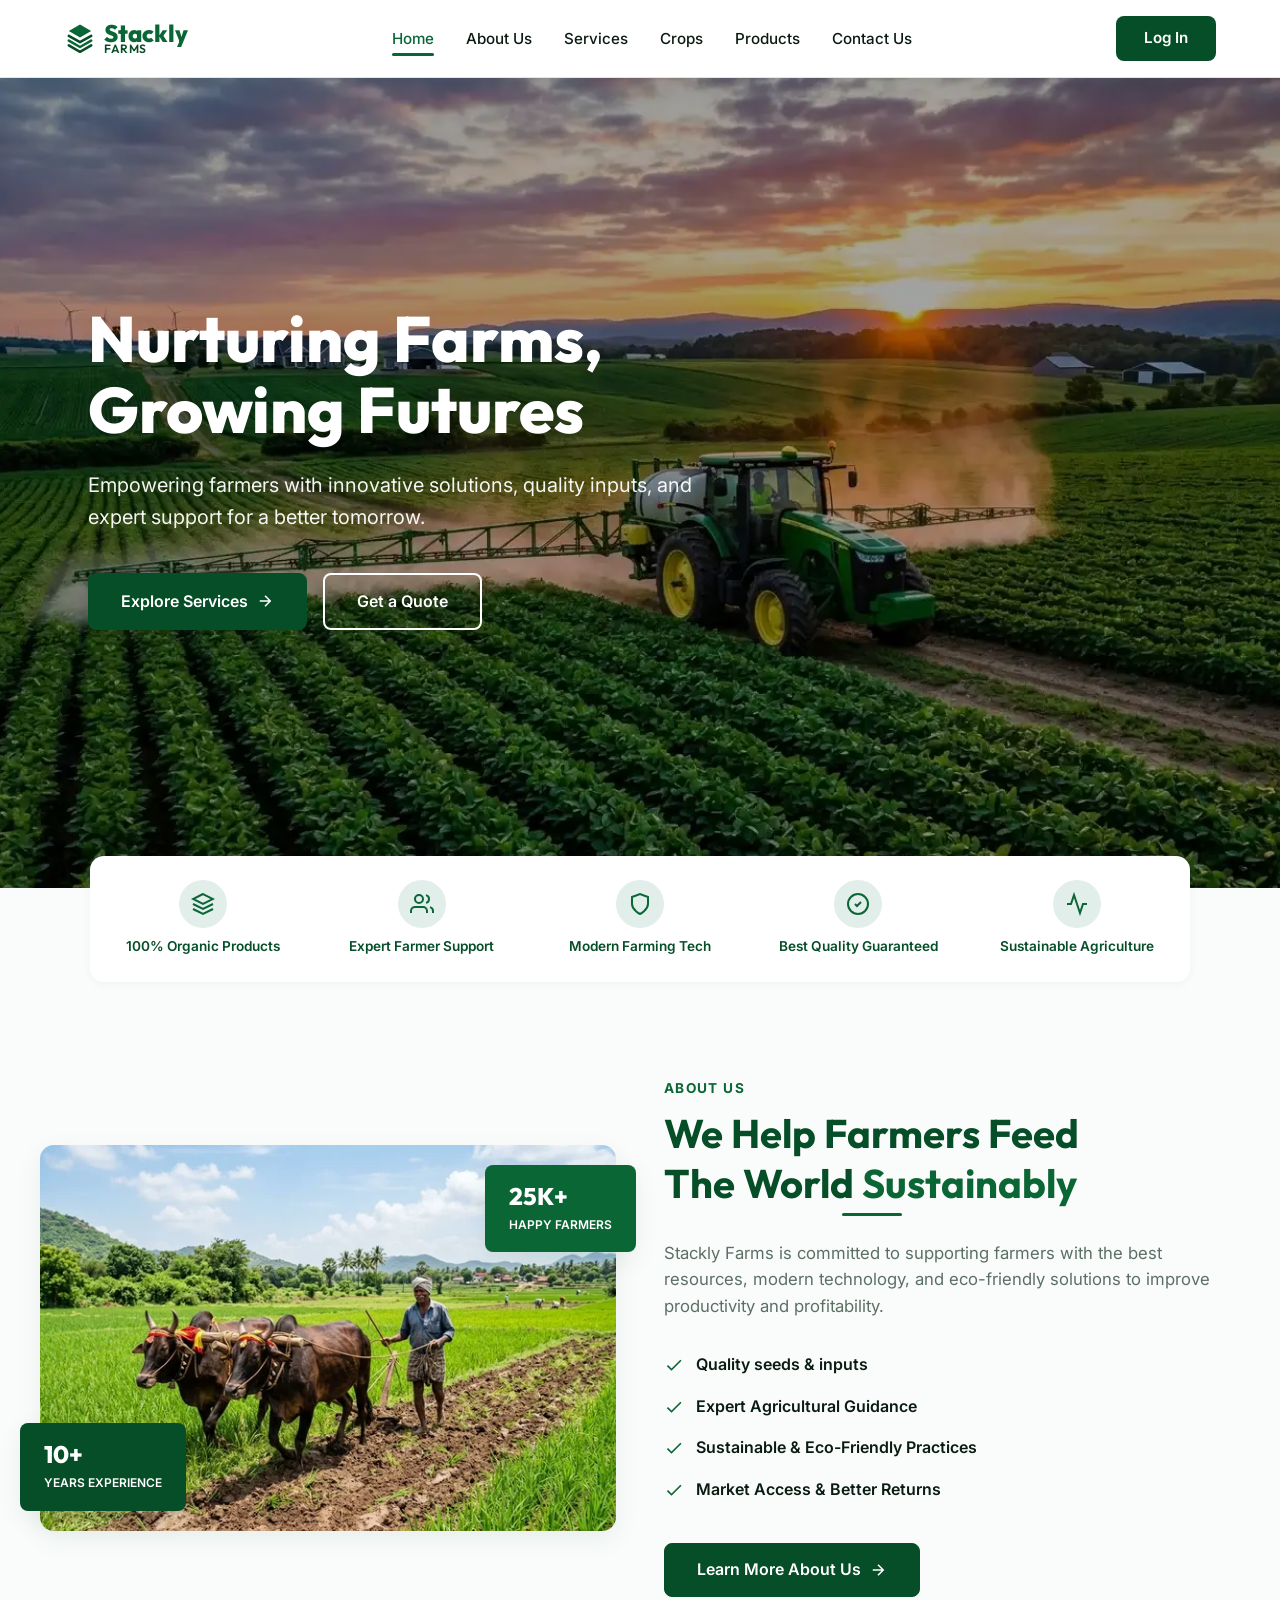
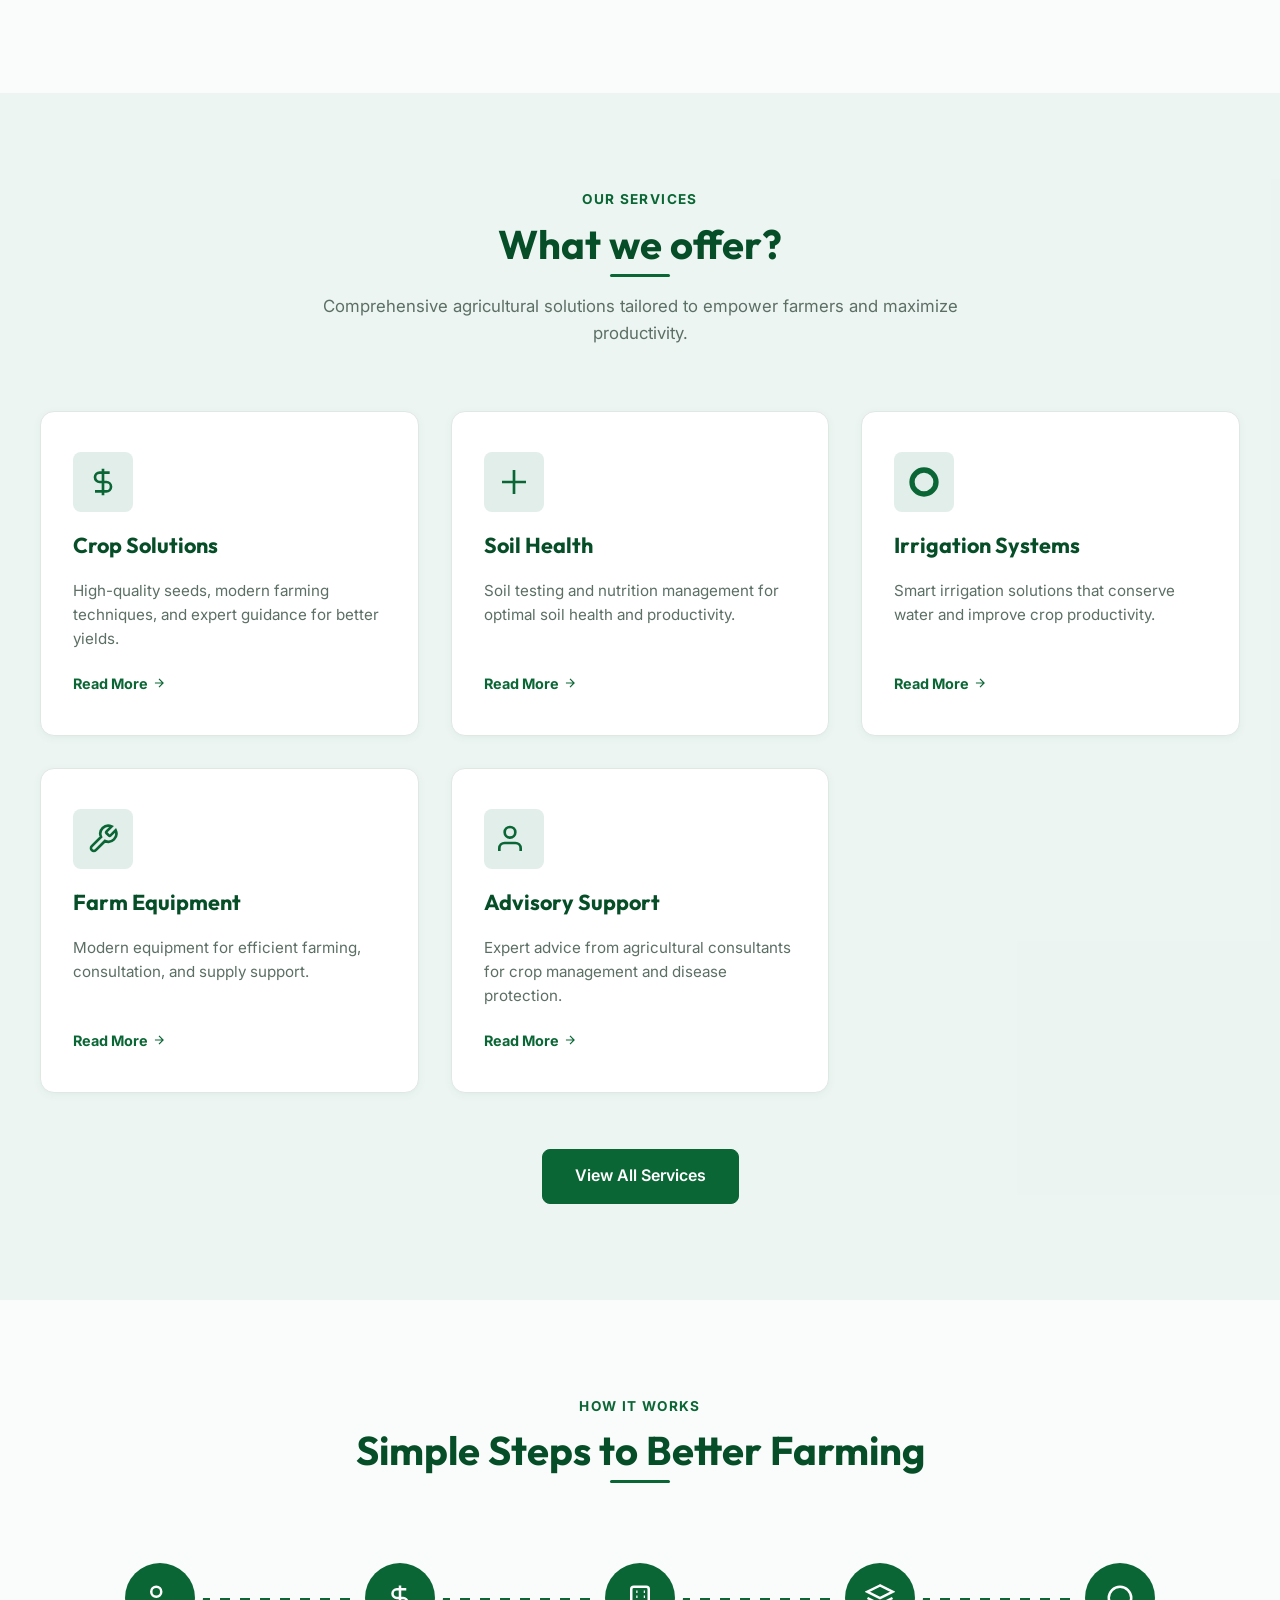
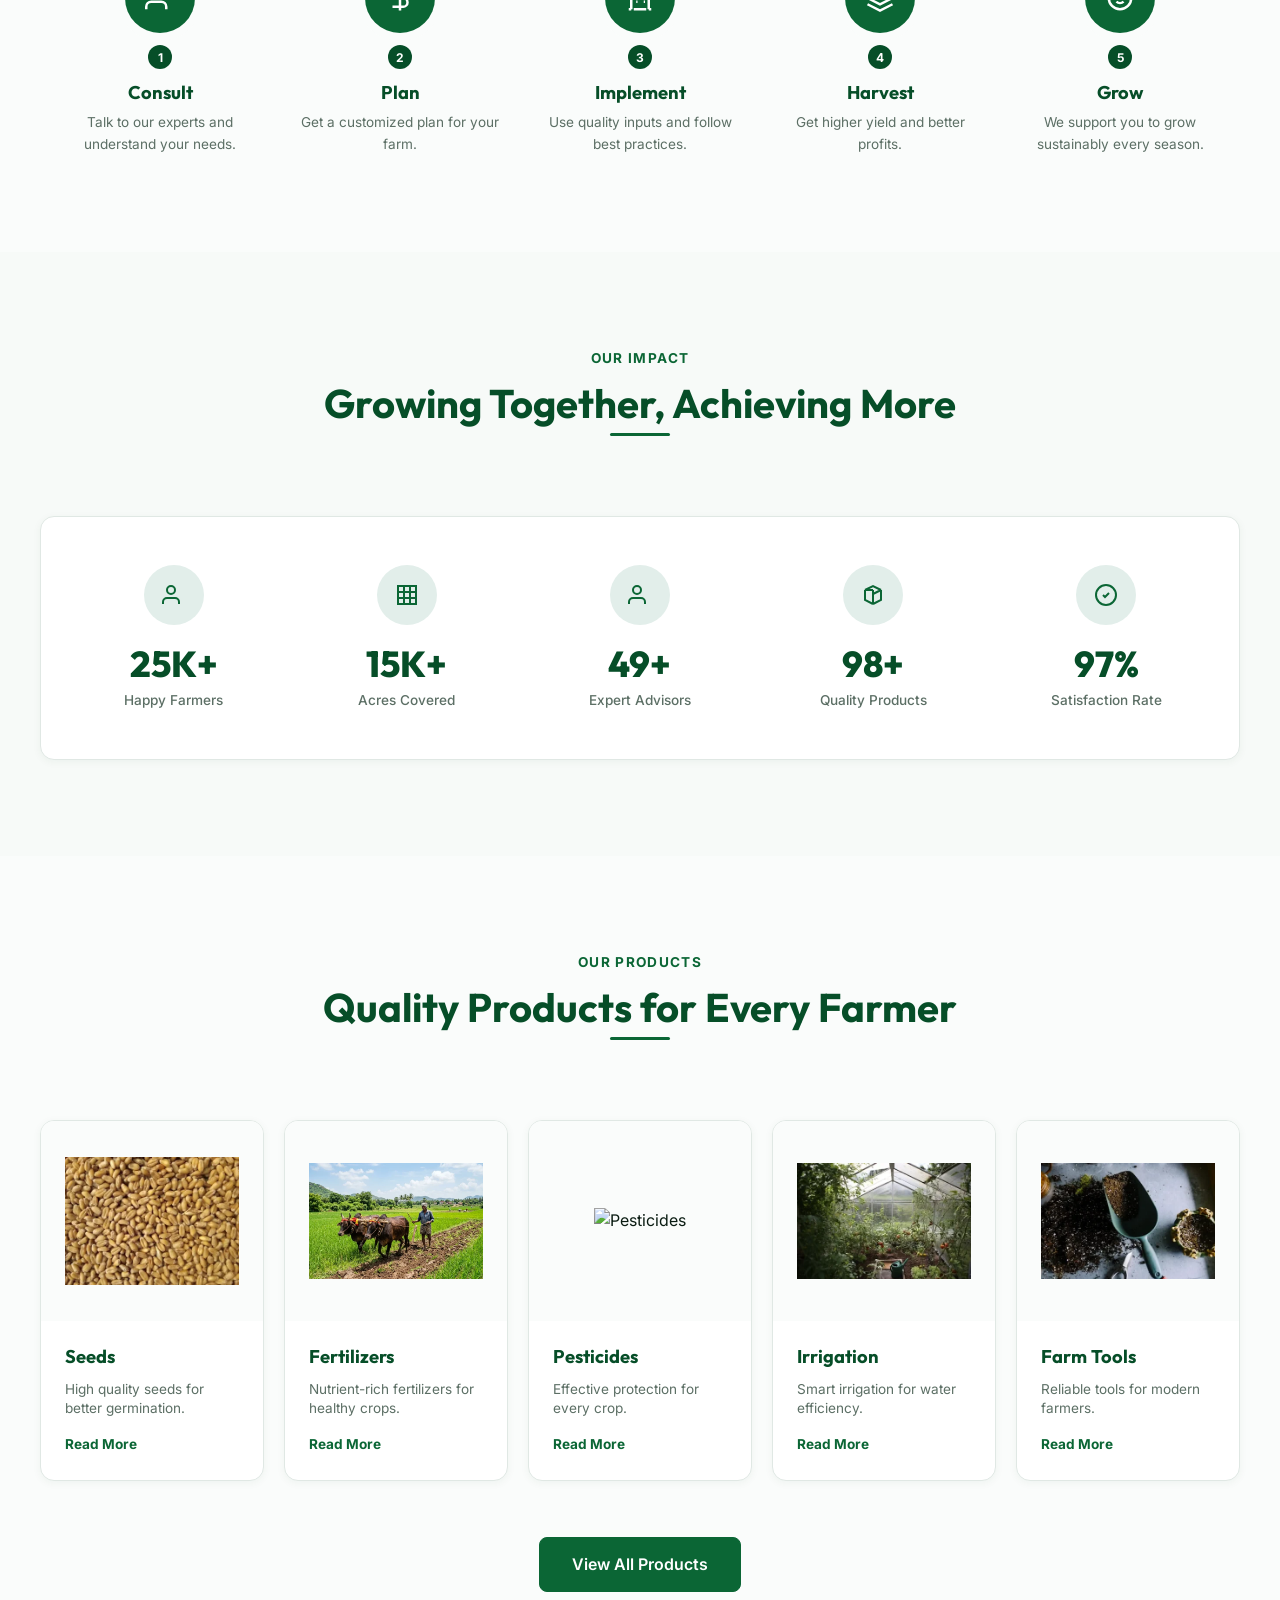
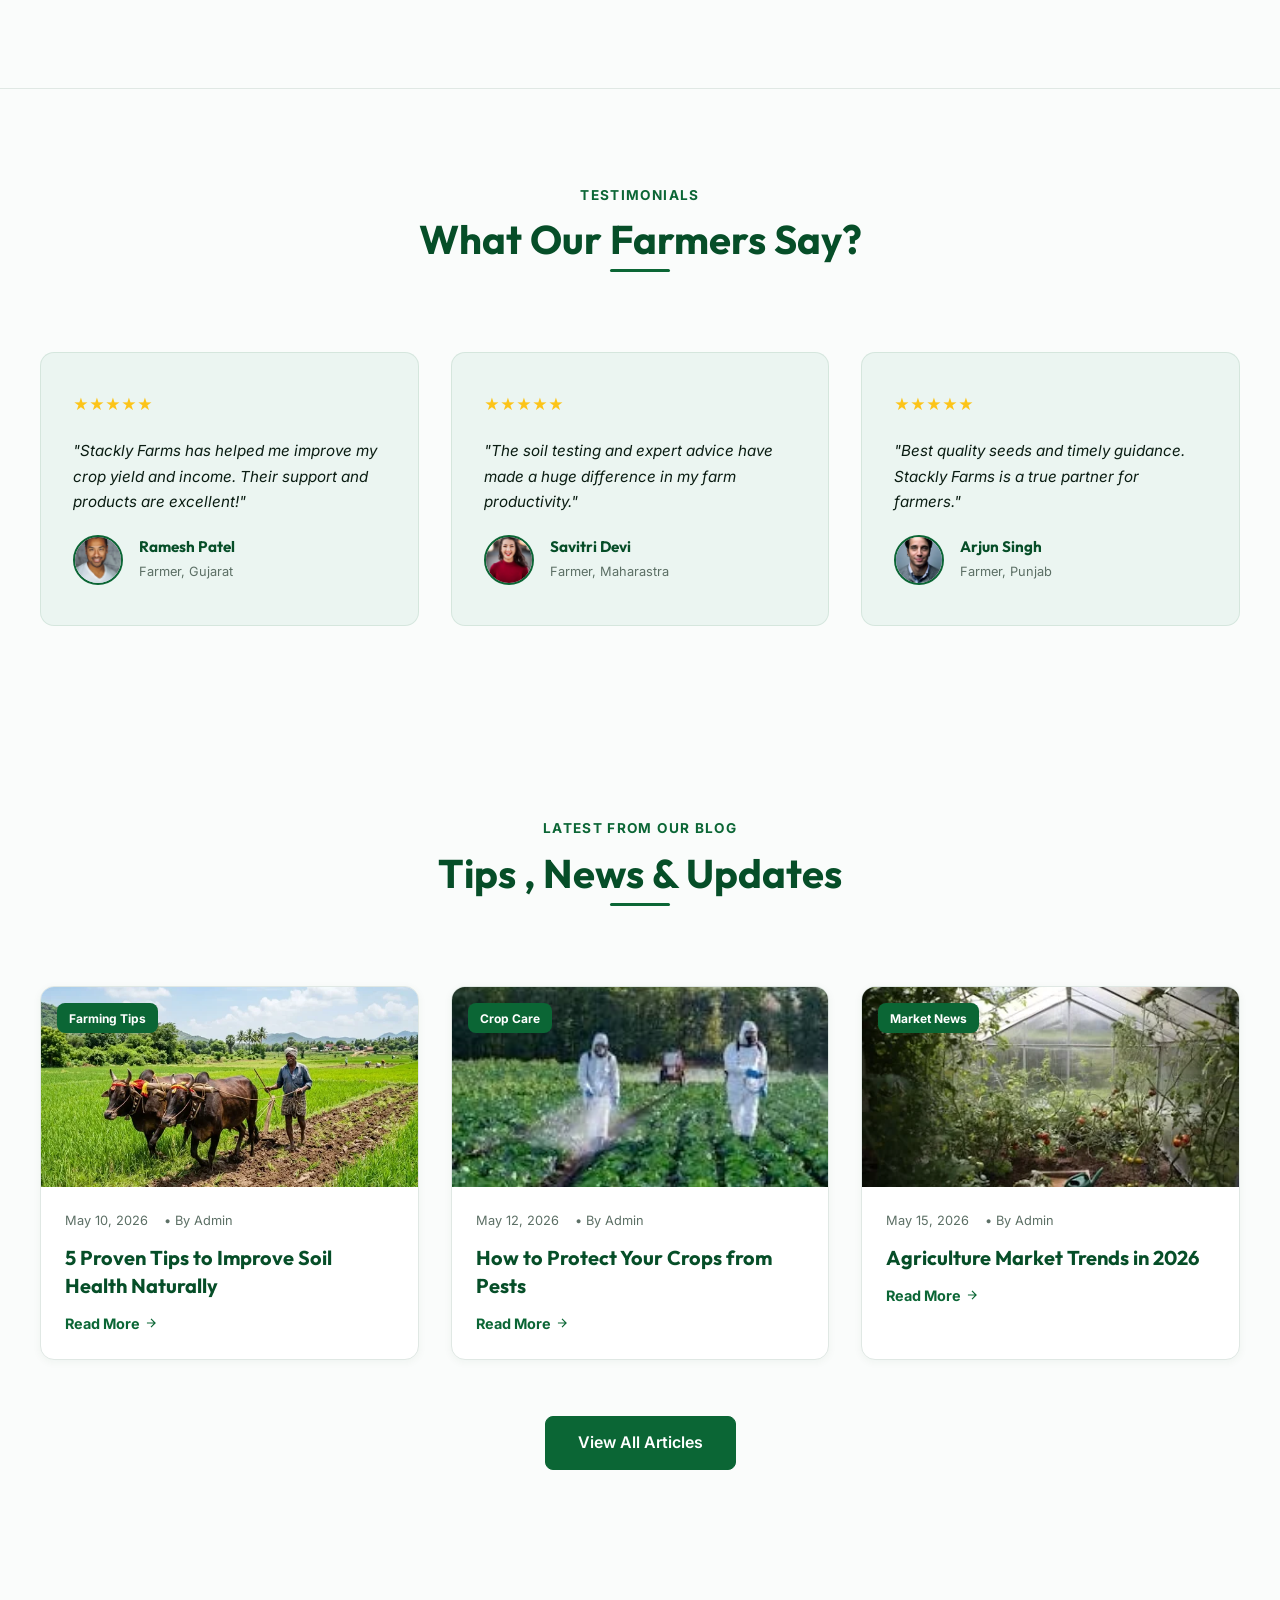
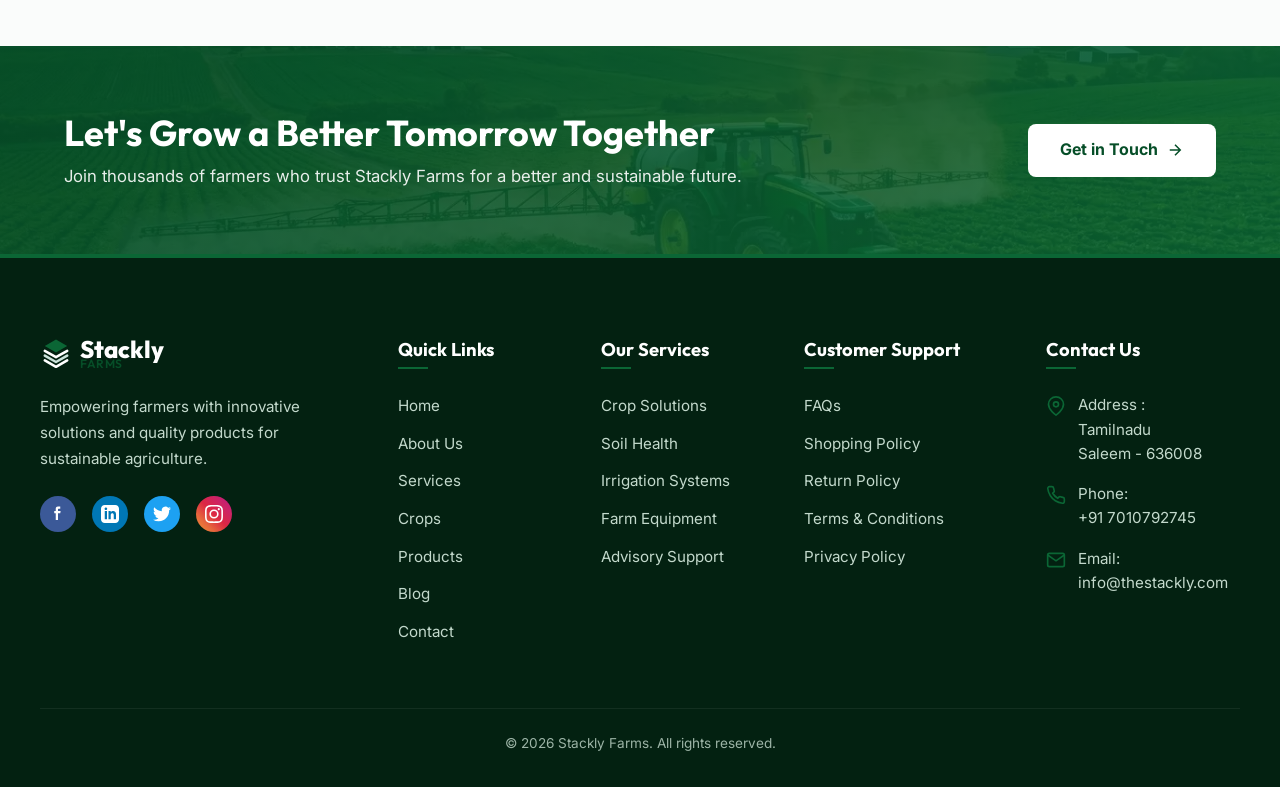
==== commit ed06aa73: "bug free" ====
--- a/index.html
+++ b/index.html
@@ -349,7 +349,7 @@
         <h2 class="section-title">Quality Products for Every Farmer</h2>
       </div>
 
-      <div class="grid-5" style="display: grid; grid-template-columns: repeat(5, 1fr); gap: 1.25rem; margin-bottom: 3.5rem;">
+      <div class="grid-5" style="margin-bottom: 3.5rem;">
         <!-- Card 1 -->
         <div class="product-card">
           <div class="product-image-container">
--- a/css/style.css
+++ b/css/style.css
@@ -558,7 +558,41 @@
   gap: 1.5rem;
 }
 
+.grid-5 {
+  display: grid;
+  grid-template-columns: repeat(5, 1fr);
+  gap: 1.25rem;
+}
+
 /* --- Components & Cards --- */
+/* Mission & Vision Card Layout styles */
+.mission-vision-card {
+  background-color: var(--bg-white);
+  border: 1px solid var(--border-color);
+  border-radius: var(--radius-md);
+  overflow: hidden;
+  display: flex;
+  align-items: center;
+  box-shadow: var(--shadow-sm);
+}
+
+.mission-vision-img {
+  width: 200px;
+  height: 180px;
+  flex-shrink: 0;
+}
+
+/* Stats Bar Grid Layout styles */
+.stats-bar-grid {
+  max-width: 1100px;
+  margin: 0 auto;
+  display: grid;
+  grid-template-columns: repeat(4, 1fr);
+  text-align: center;
+  align-items: center;
+  gap: 2rem;
+}
+
 
 /* Home Hero Custom styling */
 .hero-slider {
@@ -2269,6 +2303,12 @@
 }
 
 @media (max-width: 992px) {
+  .grid-5 {
+    grid-template-columns: repeat(3, 1fr) !important;
+  }
+  .stats-bar-grid {
+    grid-template-columns: repeat(2, 1fr) !important;
+  }
   .grid-3 {
     grid-template-columns: repeat(2, 1fr);
   }
@@ -2302,6 +2342,20 @@
 }
 
 @media (max-width: 768px) {
+  .grid-5 {
+    grid-template-columns: repeat(2, 1fr) !important;
+  }
+  .mission-vision-card {
+    flex-direction: column !important;
+    align-items: stretch !important;
+  }
+  .mission-vision-img {
+    width: 100% !important;
+    height: 180px !important;
+  }
+  .section-title {
+    font-size: 2rem !important;
+  }
   html {
     font-size: 15px;
   }
@@ -2381,6 +2435,17 @@
 }
 
 @media (max-width: 576px) {
+  .grid-2, .grid-3, .grid-4, .grid-5 {
+    grid-template-columns: 1fr !important;
+    gap: 2rem !important;
+  }
+  .stats-bar-grid {
+    grid-template-columns: 1fr !important;
+    gap: 2rem !important;
+  }
+  .section-title {
+    font-size: 1.75rem !important;
+  }
   .hero-slider-content h1 {
     font-size: 2.25rem;
   }
@@ -2430,6 +2495,25 @@
   }
   .db-header-search {
     width: 180px;
+  }
+}
+
+@media (max-width: 480px) {
+  .header-container {
+    padding: 1rem 0.75rem !important;
+  }
+  .logo {
+    font-size: 1.25rem !important;
+  }
+  .logo svg {
+    width: 28px !important;
+    height: 28px !important;
+  }
+  .section-title {
+    font-size: 1.5rem !important;
+  }
+  .page-hero h1 {
+    font-size: 2rem !important;
   }
 }
 
@@ -2497,3 +2581,44 @@
     transform: translateY(-2px);
   }
 }
+
+/* Extra Responsive overrides for products and newsletter page elements */
+@media (max-width: 480px) {
+  .catalog-content-header {
+    flex-direction: column !important;
+    align-items: stretch !important;
+    gap: 1rem !important;
+  }
+  .catalog-sort-select {
+    width: 100% !important;
+  }
+  .newsletter-banner {
+    padding: 1.5rem 1rem !important;
+  }
+  .newsletter-form {
+    flex-direction: column !important;
+    width: 100% !important;
+    gap: 0.75rem !important;
+  }
+  .newsletter-form input, .newsletter-form button {
+    width: 100% !important;
+  }
+}
+
+@media (max-width: 360px) {
+  .product-footer {
+    flex-direction: column !important;
+    align-items: stretch !important;
+    gap: 0.75rem !important;
+  }
+  .product-price {
+    text-align: center !important;
+  }
+  .btn-add-cart {
+    width: 100% !important;
+    justify-content: center !important;
+  }
+  .filter-sidebar {
+    padding: 1.5rem 1rem !important;
+  }
+}
